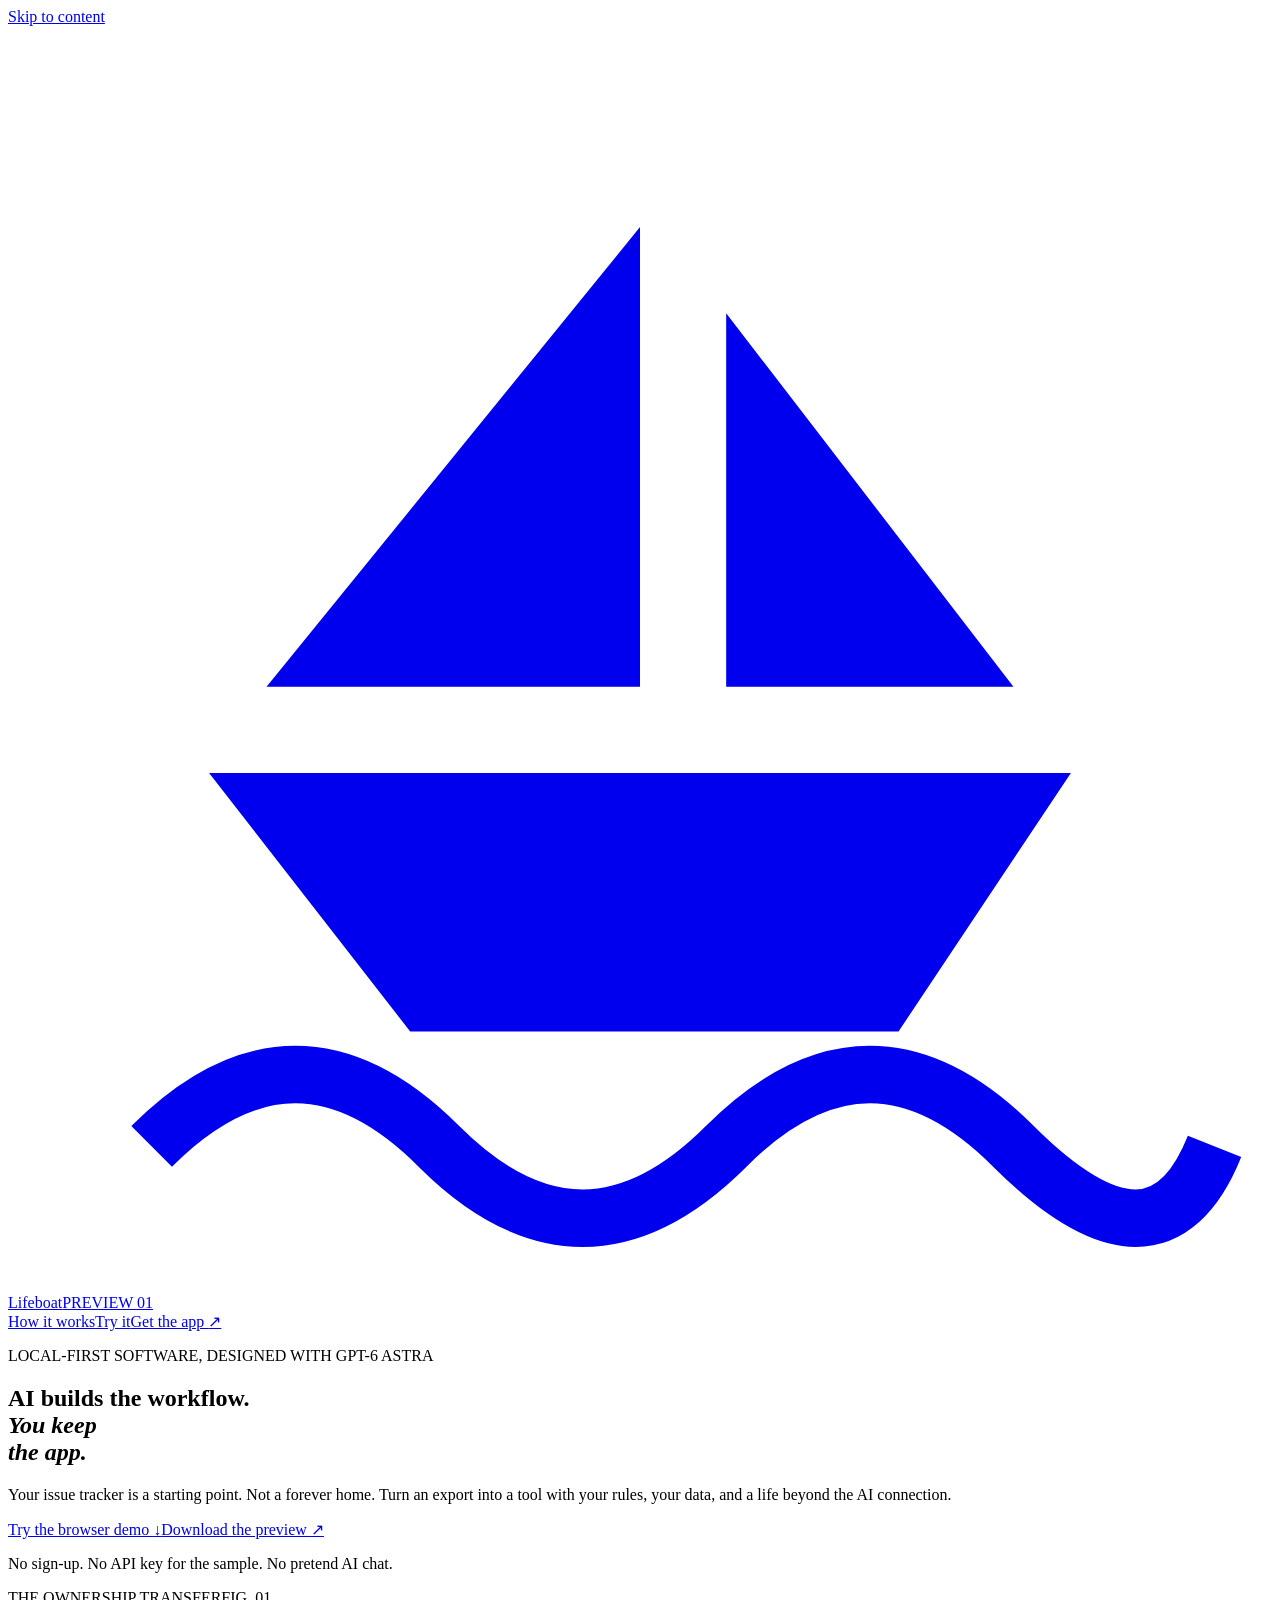
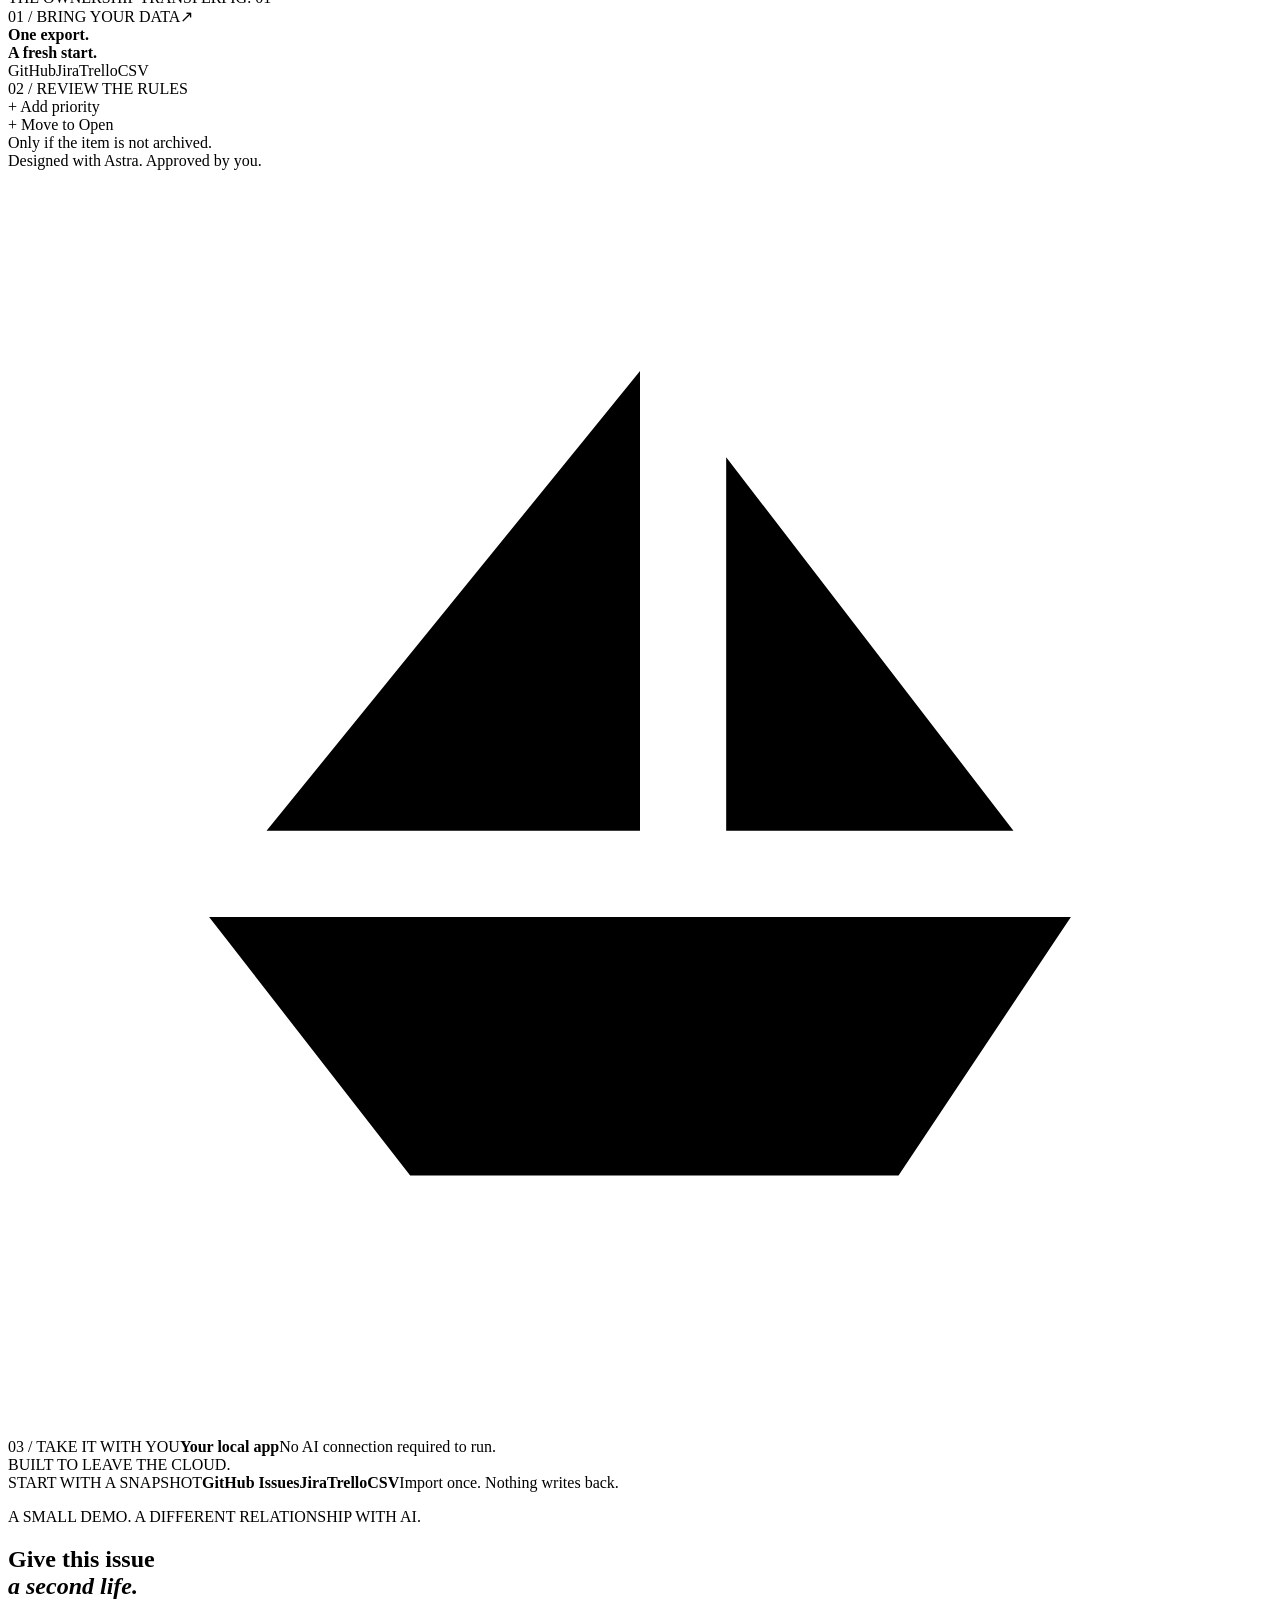
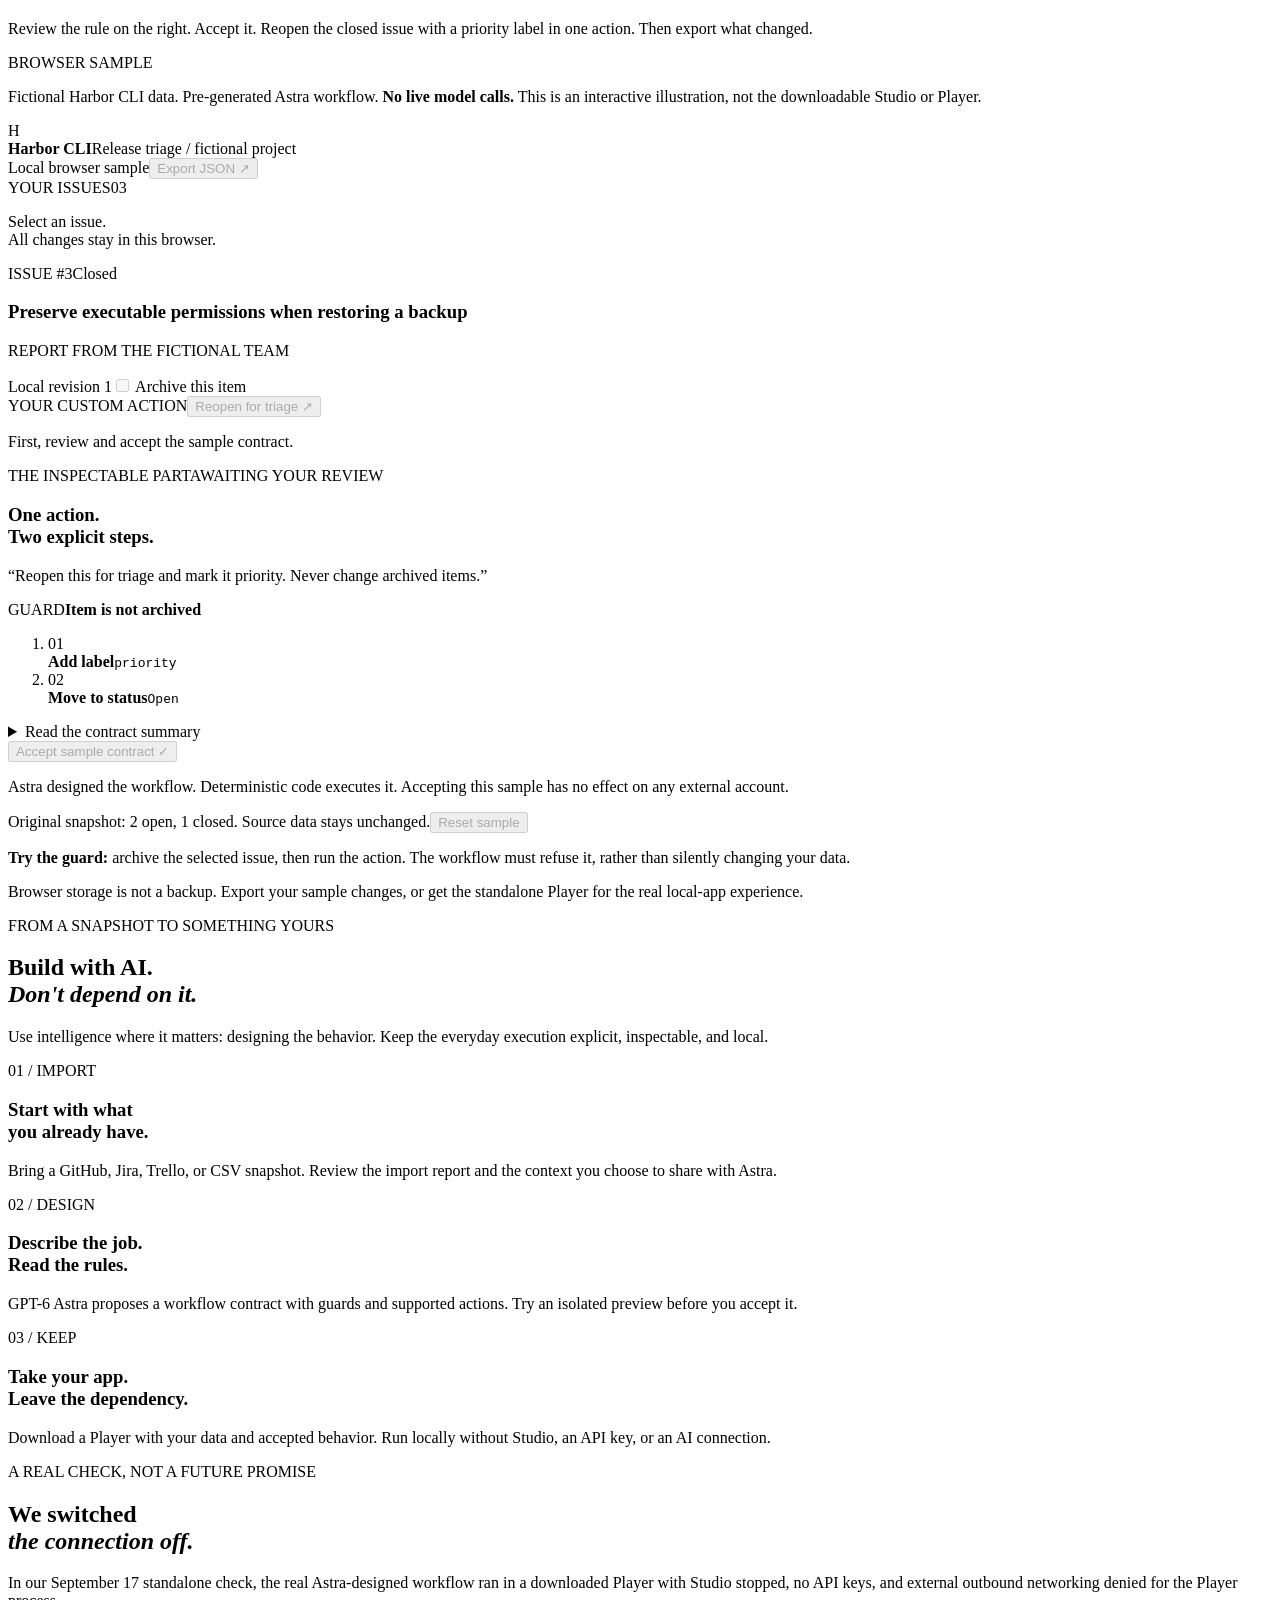
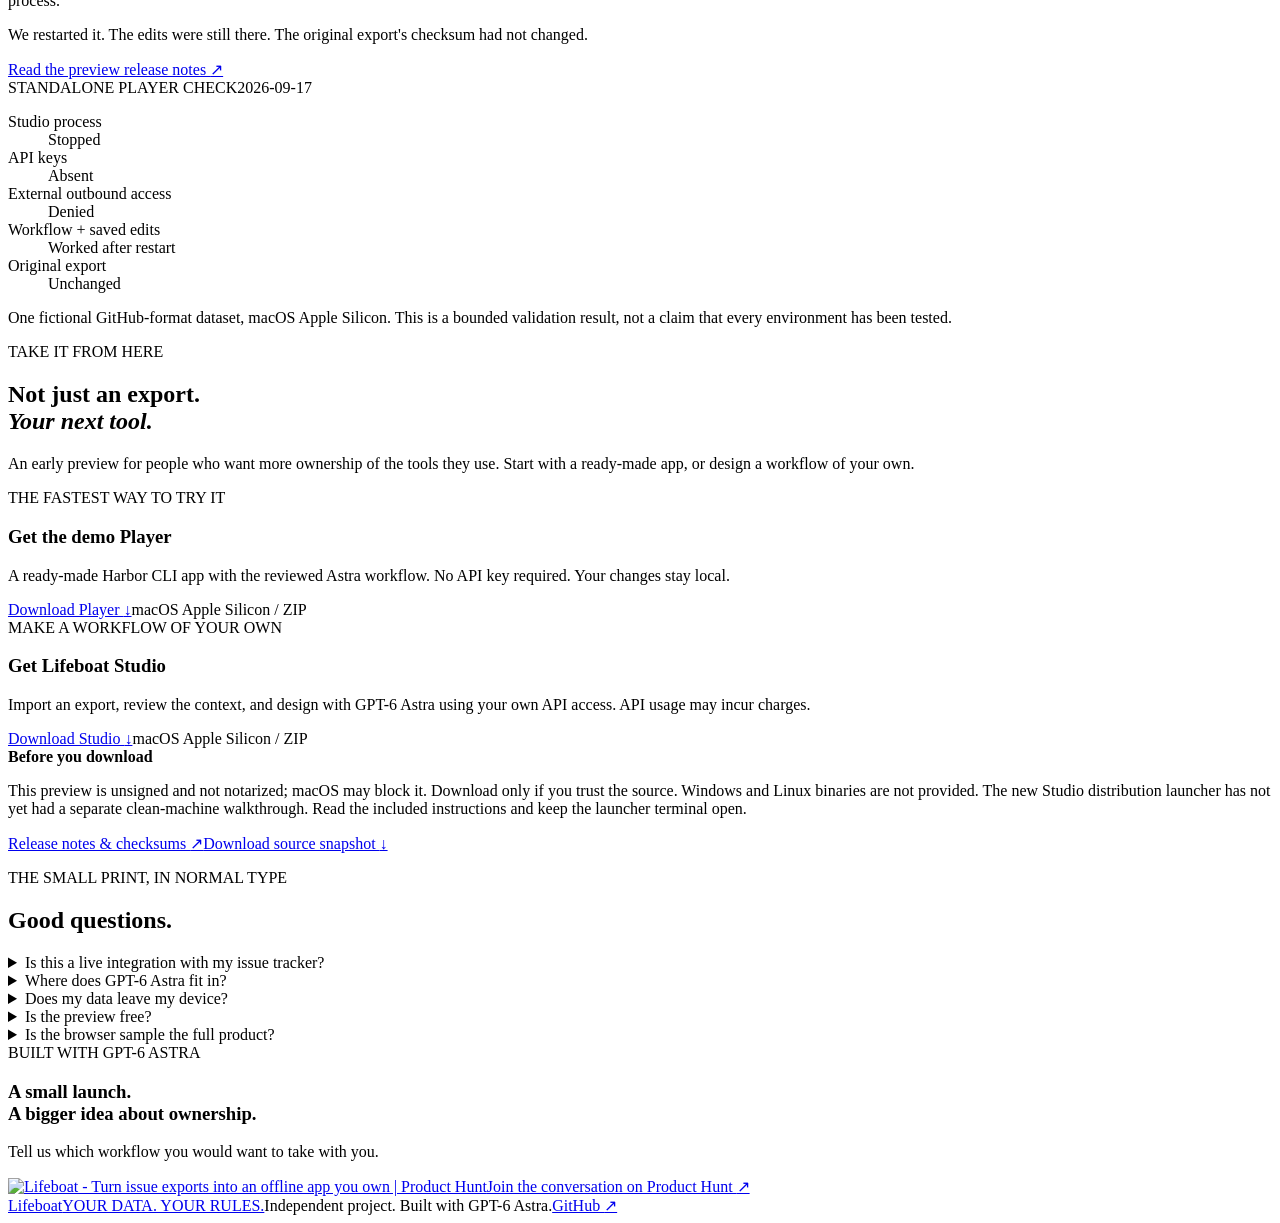
==== docs/index.html @ ff3aefc4 "Add Lifeboat public website: index.html" ====
<!doctype html>
<html lang="en">
<head>
  <meta charset="utf-8">
  <meta name="viewport" content="width=device-width, initial-scale=1">
  <meta name="theme-color" content="#173e37">
  <meta name="description" content="Turn issue exports into an offline app you own. Design workflows with GPT-6 Astra, review the contract, and keep working without an AI connection.">
  <meta property="og:title" content="Lifeboat | AI builds the workflow. You keep the app.">
  <meta property="og:description" content="Try the interactive browser sample. Import issue snapshots, review an AI-designed workflow, and take your local app with you.">
  <meta property="og:type" content="website">
  <meta property="og:url" content="https://agent-axiom.github.io/lifeboat/">
  <link rel="canonical" href="https://agent-axiom.github.io/lifeboat/">
  <link rel="icon" href="./favicon.svg" type="image/svg+xml">
  <link rel="stylesheet" href="./styles.css">
  <script src="./demo.js" defer></script>
  <title>Lifeboat | AI builds the workflow. You keep the app.</title>
</head>
<body>
  <a class="skip-link" href="#main">Skip to content</a>
  <header class="site-header wrap">
    <a class="brand" href="#" aria-label="Lifeboat home"><svg viewBox="0 0 44 44" aria-hidden="true"><path d="M7 26h30l-6 9H14zM22 7v16H9zM25 10l10 13H25z" fill="currentColor"/><path d="M5 39q5-5 10 0t10 0t10 0t7 0" fill="none" stroke="currentColor" stroke-width="2"/></svg>Lifeboat<span class="edition">PREVIEW 01</span></a>
    <nav aria-label="Main navigation"><a href="#how-it-works">How it works</a><a href="#demo">Try it</a><a class="nav-download" href="#download">Get the app <span aria-hidden="true">&#8599;</span></a></nav>
  </header>
  <main id="main">
    <section class="hero wrap" aria-labelledby="hero-title">
      <div class="hero-copy">
        <p class="eyebrow"><span class="status-dot"></span> LOCAL-FIRST SOFTWARE, DESIGNED WITH GPT-6 ASTRA</p>
        <h1 id="hero-title">AI builds the workflow.<br><em>You keep<br class="desktop-break"> the app.</em></h1>
        <p class="hero-description">Your issue tracker is a starting point. Not a forever home. Turn an export into a tool with your rules, your data, and a life beyond the AI connection.</p>
        <div class="hero-actions"><a class="button button-dark" href="#demo">Try the browser demo <span aria-hidden="true">&#8595;</span></a><a class="text-link" href="#download">Download the preview <span aria-hidden="true">&#8599;</span></a></div>
        <p class="fine-print">No sign-up. No API key for the sample. No pretend AI chat.</p>
      </div>
      <div class="hero-art" aria-label="An issue snapshot becomes a reviewed workflow and a local app">
        <div class="orbit orbit-one"></div><div class="orbit orbit-two"></div>
        <div class="art-heading"><span>THE OWNERSHIP TRANSFER</span><span>FIG. 01</span></div>
        <div class="artifact source-art"><div class="artifact-caption"><span>01 / BRING YOUR DATA</span><span aria-hidden="true">&#8599;</span></div><strong>One export.<br>A fresh start.</strong><div class="source-chips"><span>GitHub</span><span>Jira</span><span>Trello</span><span>CSV</span></div></div>
        <div class="artifact contract-art"><div class="artifact-caption">02 / REVIEW THE RULES</div><div class="contract-line"><span class="tiny-check">+</span> Add priority</div><div class="contract-line"><span class="tiny-check">+</span> Move to Open</div><div class="contract-note">Only if the item is not archived.</div><div class="signature">Designed with Astra. Approved by you.</div></div>
        <div class="artifact app-art"><span class="app-icon" aria-hidden="true"><svg viewBox="0 0 44 44"><path d="M7 26h30l-6 9H14zM22 7v16H9zM25 10l10 13H25z" fill="currentColor"/></svg></span><div><span class="artifact-caption">03 / TAKE IT WITH YOU</span><strong>Your local app</strong><span class="app-note">No AI connection required to run.</span></div></div>
        <span class="art-coordinate">BUILT TO LEAVE THE CLOUD.</span>
      </div>
    </section>
    <div class="source-strip"><div class="wrap source-strip-inner"><span>START WITH A SNAPSHOT</span><strong>GitHub Issues</strong><strong>Jira</strong><strong>Trello</strong><strong>CSV</strong><span class="strip-note">Import once. Nothing writes back.</span></div></div>
    <section id="demo" class="demo-section wrap" aria-labelledby="demo-title">
      <div class="section-heading"><div><p class="eyebrow">A SMALL DEMO. A DIFFERENT RELATIONSHIP WITH AI.</p><h2 id="demo-title">Give this issue<br><em>a second life.</em></h2></div><p>Review the rule on the right. Accept it. Reopen the closed issue with a priority label in one action. Then export what changed.</p></div>
      <div class="demo-disclosure"><span class="disclosure-label">BROWSER SAMPLE</span><p>Fictional Harbor CLI data. Pre-generated Astra workflow. <strong>No live model calls.</strong> This is an interactive illustration, not the downloadable Studio or Player.</p></div>
      <noscript><div class="notice">JavaScript is required for the interactive sample. You can still read about Lifeboat and download the standalone preview below.</div></noscript>
      <div class="demo-shell">
        <div class="demo-toolbar"><div class="demo-project"><span class="project-icon" aria-hidden="true">H</span><div><strong>Harbor CLI</strong><span>Release triage / fictional project</span></div></div><div class="demo-tools"><span id="storage-status" class="storage-status">Local browser sample</span><button class="button button-small button-paper" id="export-data" type="button" disabled>Export JSON <span aria-hidden="true">&#8599;</span></button></div></div>
        <div class="demo-layout">
          <aside class="issue-sidebar" aria-label="Sample issues"><div class="sidebar-heading"><span>YOUR ISSUES</span><span id="issue-count">03</span></div><div id="issue-list" class="issue-list"></div><p class="sidebar-footnote">Select an issue.<br>All changes stay in this browser.</p></aside>
          <article class="issue-detail" aria-labelledby="issue-title"><div class="issue-meta"><span id="issue-number">ISSUE #3</span><span id="issue-state" class="state-pill">Closed</span></div><h3 id="issue-title">Preserve executable permissions when restoring a backup</h3><div id="issue-labels" class="issue-labels"></div><p id="issue-description" class="issue-description"></p><div class="report"><span class="report-caption">REPORT FROM THE FICTIONAL TEAM</span><p id="issue-comment"></p></div><div class="issue-bottom"><span id="issue-revision">Local revision 1</span><label class="archive-control"><input id="archive-item" type="checkbox" disabled> Archive this item</label></div><div class="action-area"><span class="eyebrow">YOUR CUSTOM ACTION</span><button class="button button-dark action-button" id="run-workflow" type="button" disabled>Reopen for triage <span aria-hidden="true">&#8599;</span></button><p id="action-hint">First, review and accept the sample contract.</p></div><p id="action-status" class="action-status" role="status" aria-live="polite"></p></article>
          <aside class="contract-panel" aria-labelledby="contract-title"><div class="contract-header"><span class="eyebrow">THE INSPECTABLE PART</span><span id="contract-status" class="contract-status">AWAITING YOUR REVIEW</span></div><h3 id="contract-title">One action.<br>Two explicit steps.</h3><p class="contract-request">&ldquo;Reopen this for triage and mark it priority. Never change archived items.&rdquo;</p><div class="rule-guard"><span>GUARD</span><strong>Item is not archived</strong></div><ol class="rule-steps"><li><span class="step-number">01</span><div><strong>Add label</strong><code>priority</code></div></li><li><span class="step-number">02</span><div><strong>Move to status</strong><code>Open</code></div></li></ol><details class="contract-details"><summary>Read the contract summary</summary><pre>action: reopen_for_triage
guard: card_not_archived
steps:
  - add_label: priority
  - move_to: Open</pre><p>Human-readable summary, not the production contract schema. This sample reimplements these two steps in JavaScript.</p></details><button class="button button-lime" id="accept-contract" type="button" disabled>Accept sample contract <span aria-hidden="true">&#10003;</span></button><p class="contract-footnote">Astra designed the workflow. Deterministic code executes it. Accepting this sample has no effect on any external account.</p></aside>
        </div>
        <div class="demo-footer"><span id="demo-summary">Original snapshot: 2 open, 1 closed. Source data stays unchanged.</span><button id="reset-demo" class="plain-button" type="button" disabled>Reset sample</button></div>
      </div>
      <div class="demo-afterword"><p><strong>Try the guard:</strong> archive the selected issue, then run the action. The workflow must refuse it, rather than silently changing your data.</p><p>Browser storage is not a backup. Export your sample changes, or get the standalone Player for the real local-app experience.</p></div>
    </section>
    <section id="how-it-works" class="how-section"><div class="wrap"><div class="section-heading"><div><p class="eyebrow">FROM A SNAPSHOT TO SOMETHING YOURS</p><h2>Build with AI.<br><em>Don't depend on it.</em></h2></div><p>Use intelligence where it matters: designing the behavior. Keep the everyday execution explicit, inspectable, and local.</p></div><div class="journey"><article><span class="journey-number">01 / IMPORT</span><h3>Start with what<br>you already have.</h3><p>Bring a GitHub, Jira, Trello, or CSV snapshot. Review the import report and the context you choose to share with Astra.</p></article><article><span class="journey-number">02 / DESIGN</span><h3>Describe the job.<br>Read the rules.</h3><p>GPT-6 Astra proposes a workflow contract with guards and supported actions. Try an isolated preview before you accept it.</p></article><article><span class="journey-number">03 / KEEP</span><h3>Take your app.<br>Leave the dependency.</h3><p>Download a Player with your data and accepted behavior. Run locally without Studio, an API key, or an AI connection.</p></article></div></div></section>
    <section class="proof-section wrap" aria-labelledby="proof-title"><div class="proof-copy"><p class="eyebrow">A REAL CHECK, NOT A FUTURE PROMISE</p><h2 id="proof-title">We switched<br><em>the connection off.</em></h2><p>In our September 17 standalone check, the real Astra-designed workflow ran in a downloaded Player with Studio stopped, no API keys, and external outbound networking denied for the Player process.</p><p>We restarted it. The edits were still there. The original export's checksum had not changed.</p><a class="text-link" href="https://github.com/agent-axiom/lifeboat/releases/tag/v0.1.0-astra-preview" target="_blank" rel="noopener noreferrer">Read the preview release notes <span aria-hidden="true">&#8599;</span></a></div><div class="proof-card"><div class="proof-card-top"><span>STANDALONE PLAYER CHECK</span><span>2026-09-17</span></div><dl><div><dt>Studio process</dt><dd>Stopped</dd></div><div><dt>API keys</dt><dd>Absent</dd></div><div><dt>External outbound access</dt><dd>Denied</dd></div><div><dt>Workflow + saved edits</dt><dd class="proof-success">Worked after restart</dd></div><div><dt>Original export</dt><dd class="proof-success">Unchanged</dd></div></dl><p>One fictional GitHub-format dataset, macOS Apple Silicon. This is a bounded validation result, not a claim that every environment has been tested.</p></div></section>
    <section id="download" class="download-section"><div class="wrap"><p class="eyebrow">TAKE IT FROM HERE</p><div class="download-heading"><h2>Not just an export.<br><em>Your next tool.</em></h2><p>An early preview for people who want more ownership of the tools they use. Start with a ready-made app, or design a workflow of your own.</p></div><div class="download-options"><article class="download-card"><span class="download-type">THE FASTEST WAY TO TRY IT</span><h3>Get the demo Player</h3><p>A ready-made Harbor CLI app with the reviewed Astra workflow. No API key required. Your changes stay local.</p><a class="button button-lime" href="https://github.com/agent-axiom/lifeboat/releases/download/v0.1.0-astra-preview/lifeboat-harbor-cli-astra-macos-arm64.zip">Download Player <span aria-hidden="true">&#8595;</span></a><span class="download-platform">macOS Apple Silicon / ZIP</span></article><article class="download-card secondary"><span class="download-type">MAKE A WORKFLOW OF YOUR OWN</span><h3>Get Lifeboat Studio</h3><p>Import an export, review the context, and design with GPT-6 Astra using your own API access. API usage may incur charges.</p><a class="button button-outline" href="https://github.com/agent-axiom/lifeboat/releases/download/v0.1.0-astra-preview/lifeboat-studio-macos-arm64.zip">Download Studio <span aria-hidden="true">&#8595;</span></a><span class="download-platform">macOS Apple Silicon / ZIP</span></article></div><div class="download-caveat"><strong>Before you download</strong><p>This preview is unsigned and not notarized; macOS may block it. Download only if you trust the source. Windows and Linux binaries are not provided. The new Studio distribution launcher has not yet had a separate clean-machine walkthrough. Read the included instructions and keep the launcher terminal open.</p></div><div class="download-links"><a href="https://github.com/agent-axiom/lifeboat/releases/tag/v0.1.0-astra-preview" target="_blank" rel="noopener noreferrer">Release notes &amp; checksums <span aria-hidden="true">&#8599;</span></a><a href="https://github.com/agent-axiom/lifeboat/releases/download/v0.1.0-astra-preview/lifeboat-source-preview.zip">Download source snapshot <span aria-hidden="true">&#8595;</span></a></div></div></section>
    <section class="faq-section wrap" aria-labelledby="faq-title"><div><p class="eyebrow">THE SMALL PRINT, IN NORMAL TYPE</p><h2 id="faq-title">Good questions.</h2></div><div class="faq-items"><details><summary>Is this a live integration with my issue tracker?</summary><p>No. Lifeboat imports snapshots. Actions in your local app do not write back to GitHub, Jira, or Trello. Some source fields remain raw-only rather than becoming editable app fields.</p></details><details><summary>Where does GPT-6 Astra fit in?</summary><p>In Studio, Astra helps turn reviewed context and a workflow request into an inspectable contract. You accept the behavior before packaging. The downloaded Player executes supported actions locally, without calling the model for each action. The browser sample above uses a pre-generated workflow and makes no model calls.</p></details><details><summary>Does my data leave my device?</summary><p>The browser sample uses only fictional data and stores changes locally when browser storage is available. It does not upload issues. In Studio, the context you submit for AI design is sent to the model provider using your API access. Review that context before submitting. The public site is hosted by GitHub Pages; following external links or loading the optional Product Hunt badge contacts those services.</p></details><details><summary>Is the preview free?</summary><p>The preview downloads and browser sample are free. Designing new AI workflows requires your own API access, which can incur provider charges. The ready-made Player does not need a key.</p></details><details><summary>Is the browser sample the full product?</summary><p>No. It is a small, client-side illustration of reviewing and running a contract. It does not import your files, call Astra, generate applications, or implement the full Player runtime. Download Studio or Player to try those local workflows.</p></details></div></section>
    <section class="launch-section wrap"><div><span class="eyebrow">BUILT WITH GPT-6 ASTRA</span><h3>A small launch.<br>A bigger idea about ownership.</h3><p>Tell us which workflow you would want to take with you.</p></div><a class="ph-badge" href="https://www.producthunt.com/products/lifeboat?embed=true&amp;utm_source=badge-featured&amp;utm_medium=badge&amp;utm_campaign=badge-lifeboat" target="_blank" rel="noopener noreferrer"><img alt="Lifeboat - Turn issue exports into an offline app you own | Product Hunt" width="250" height="54" loading="lazy" src="https://api.producthunt.com/widgets/embed-image/v1/featured.svg?post_id=1254048&amp;theme=light&amp;t=1789690609456"><span>Join the conversation on Product Hunt <span aria-hidden="true">&#8599;</span></span></a></section>
  </main>
  <footer class="site-footer wrap"><a class="brand" href="#">Lifeboat<span class="edition">YOUR DATA. YOUR RULES.</span></a><span>Independent project. Built with GPT-6 Astra.</span><a href="https://github.com/agent-axiom/lifeboat" target="_blank" rel="noopener noreferrer">GitHub <span aria-hidden="true">&#8599;</span></a></footer>
</body>
</html>
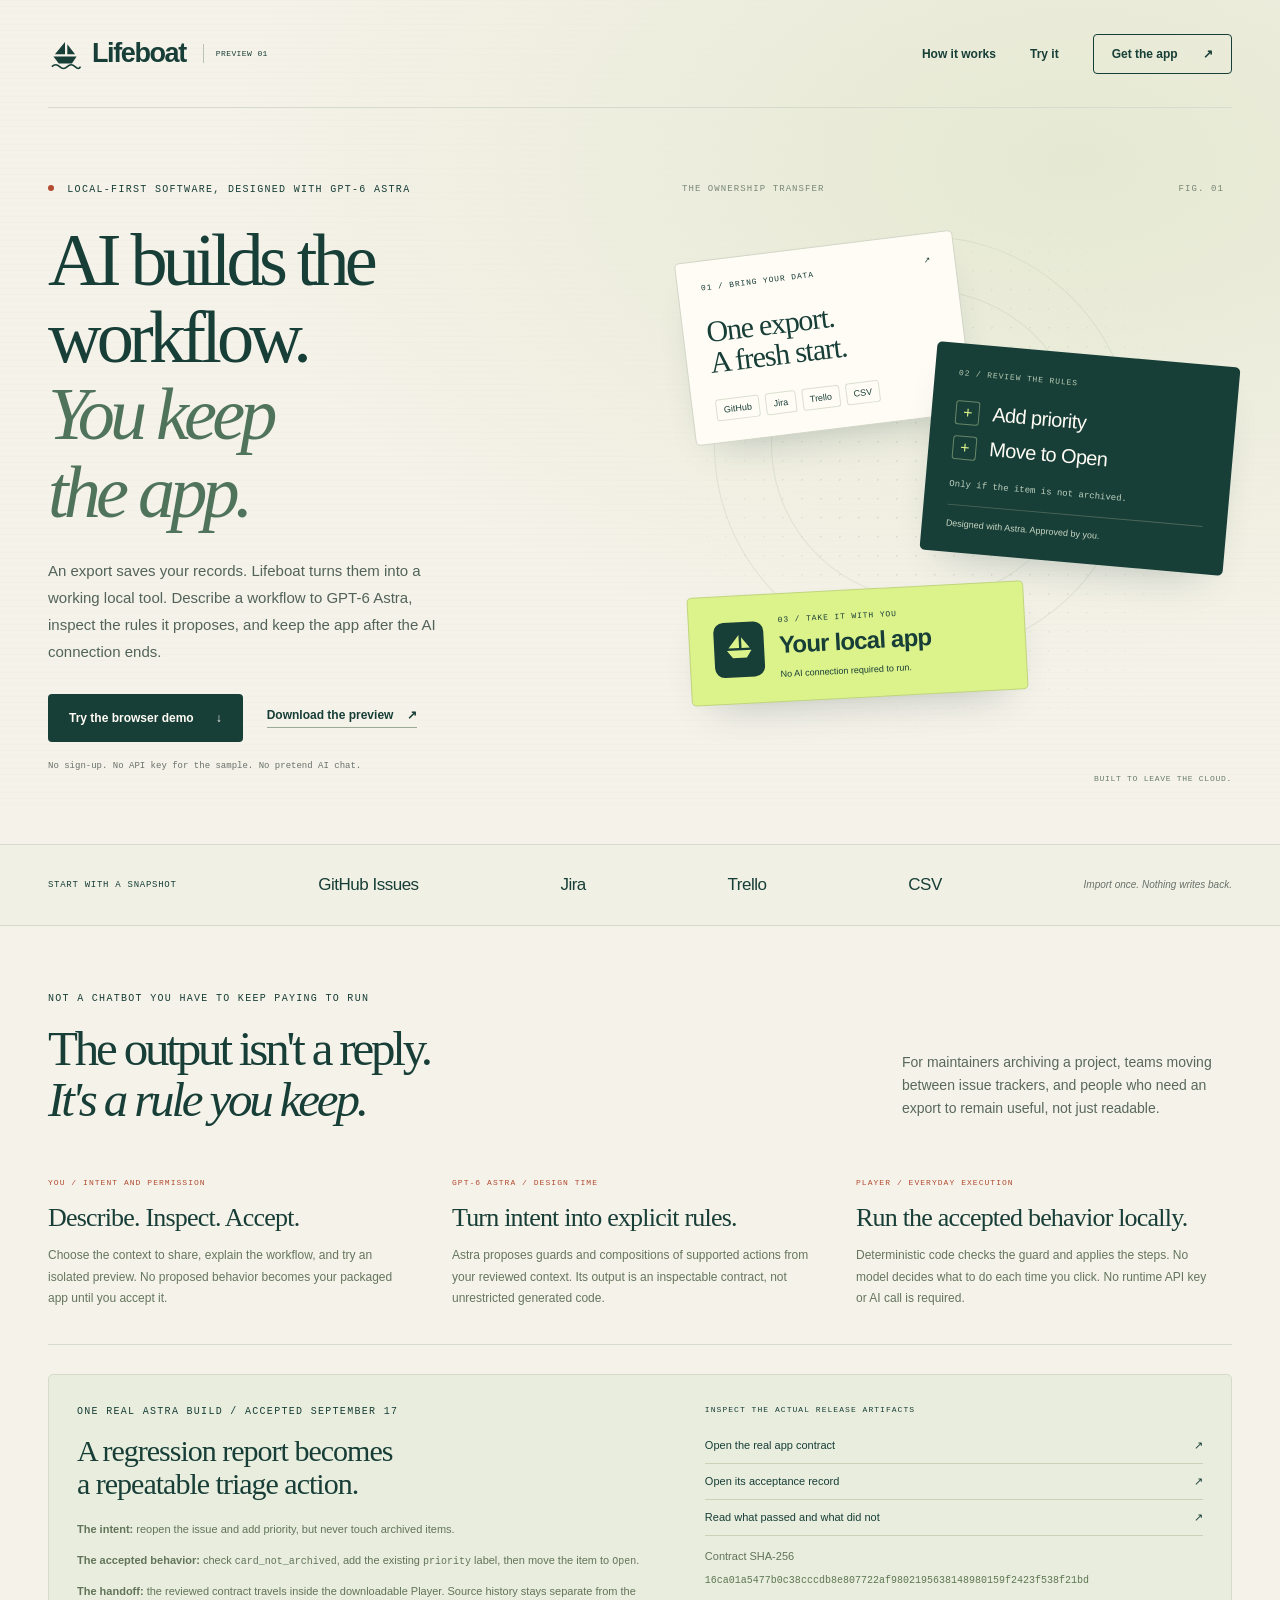
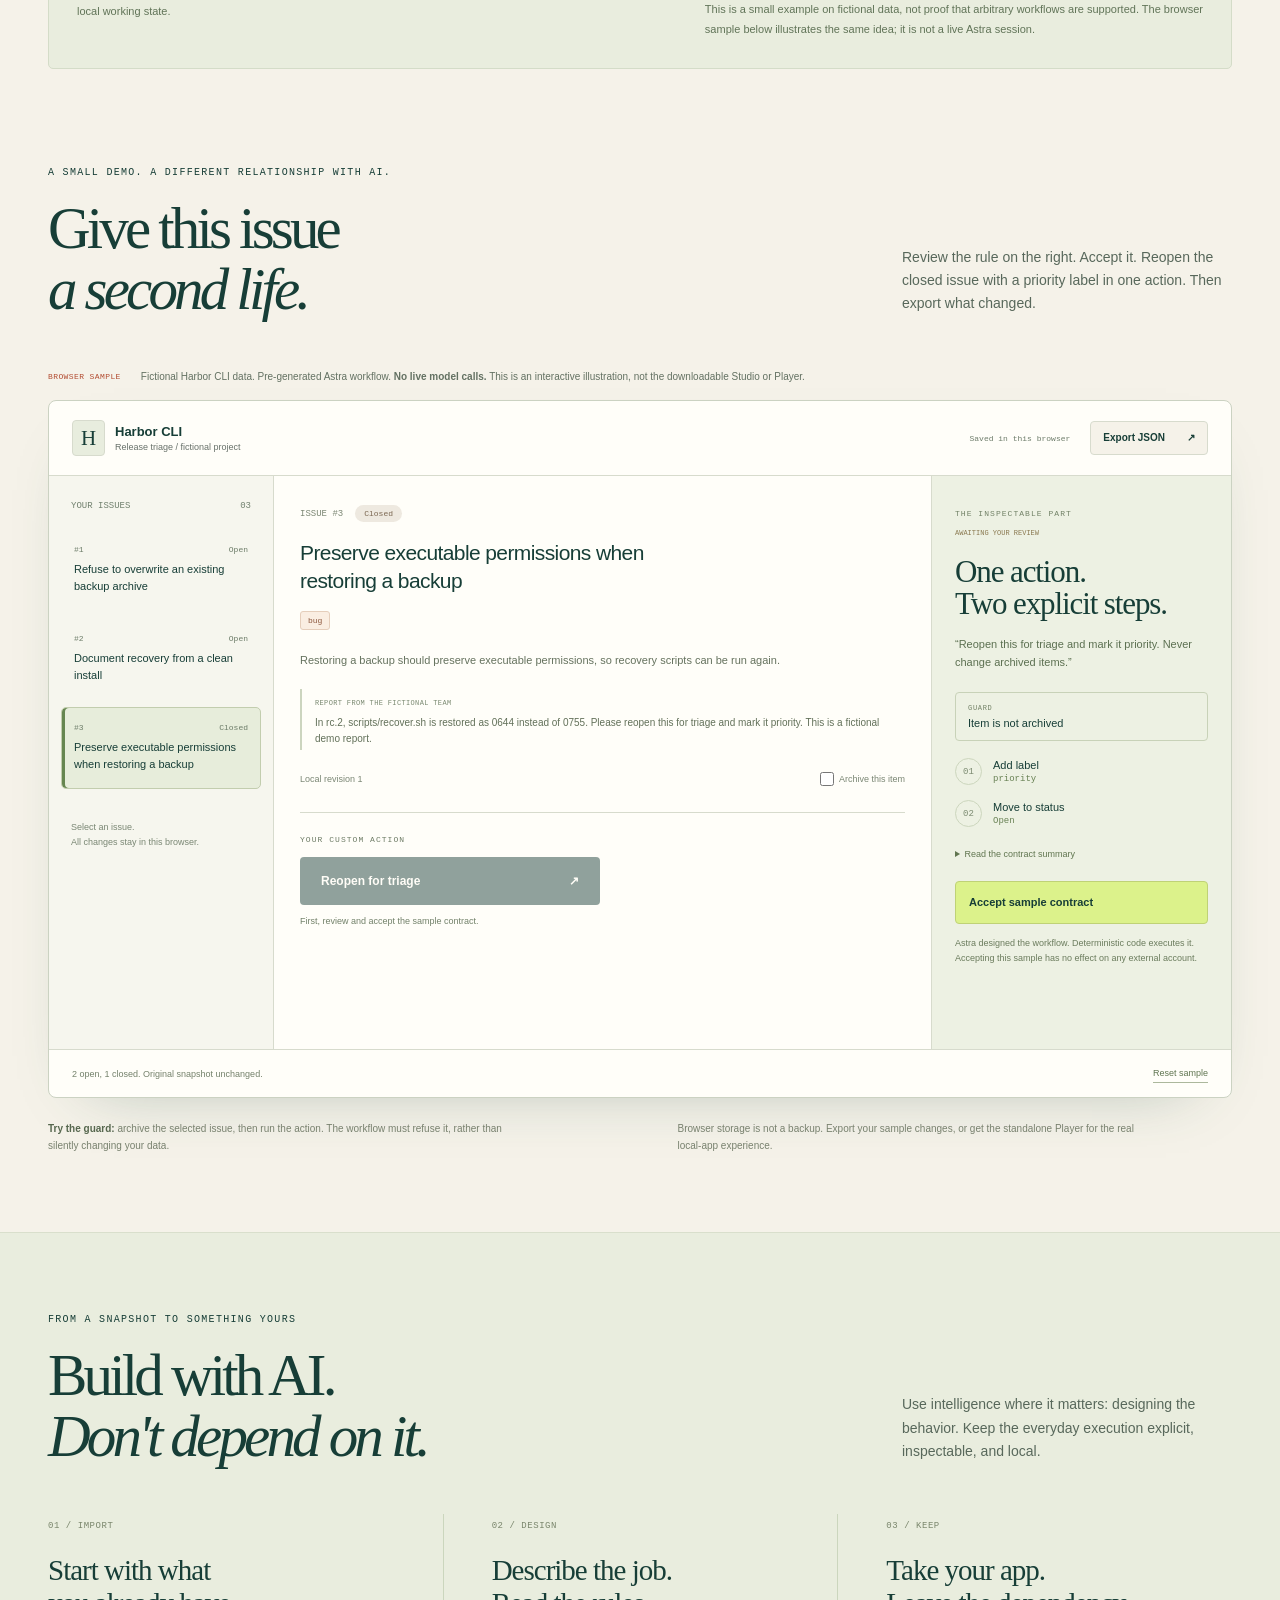
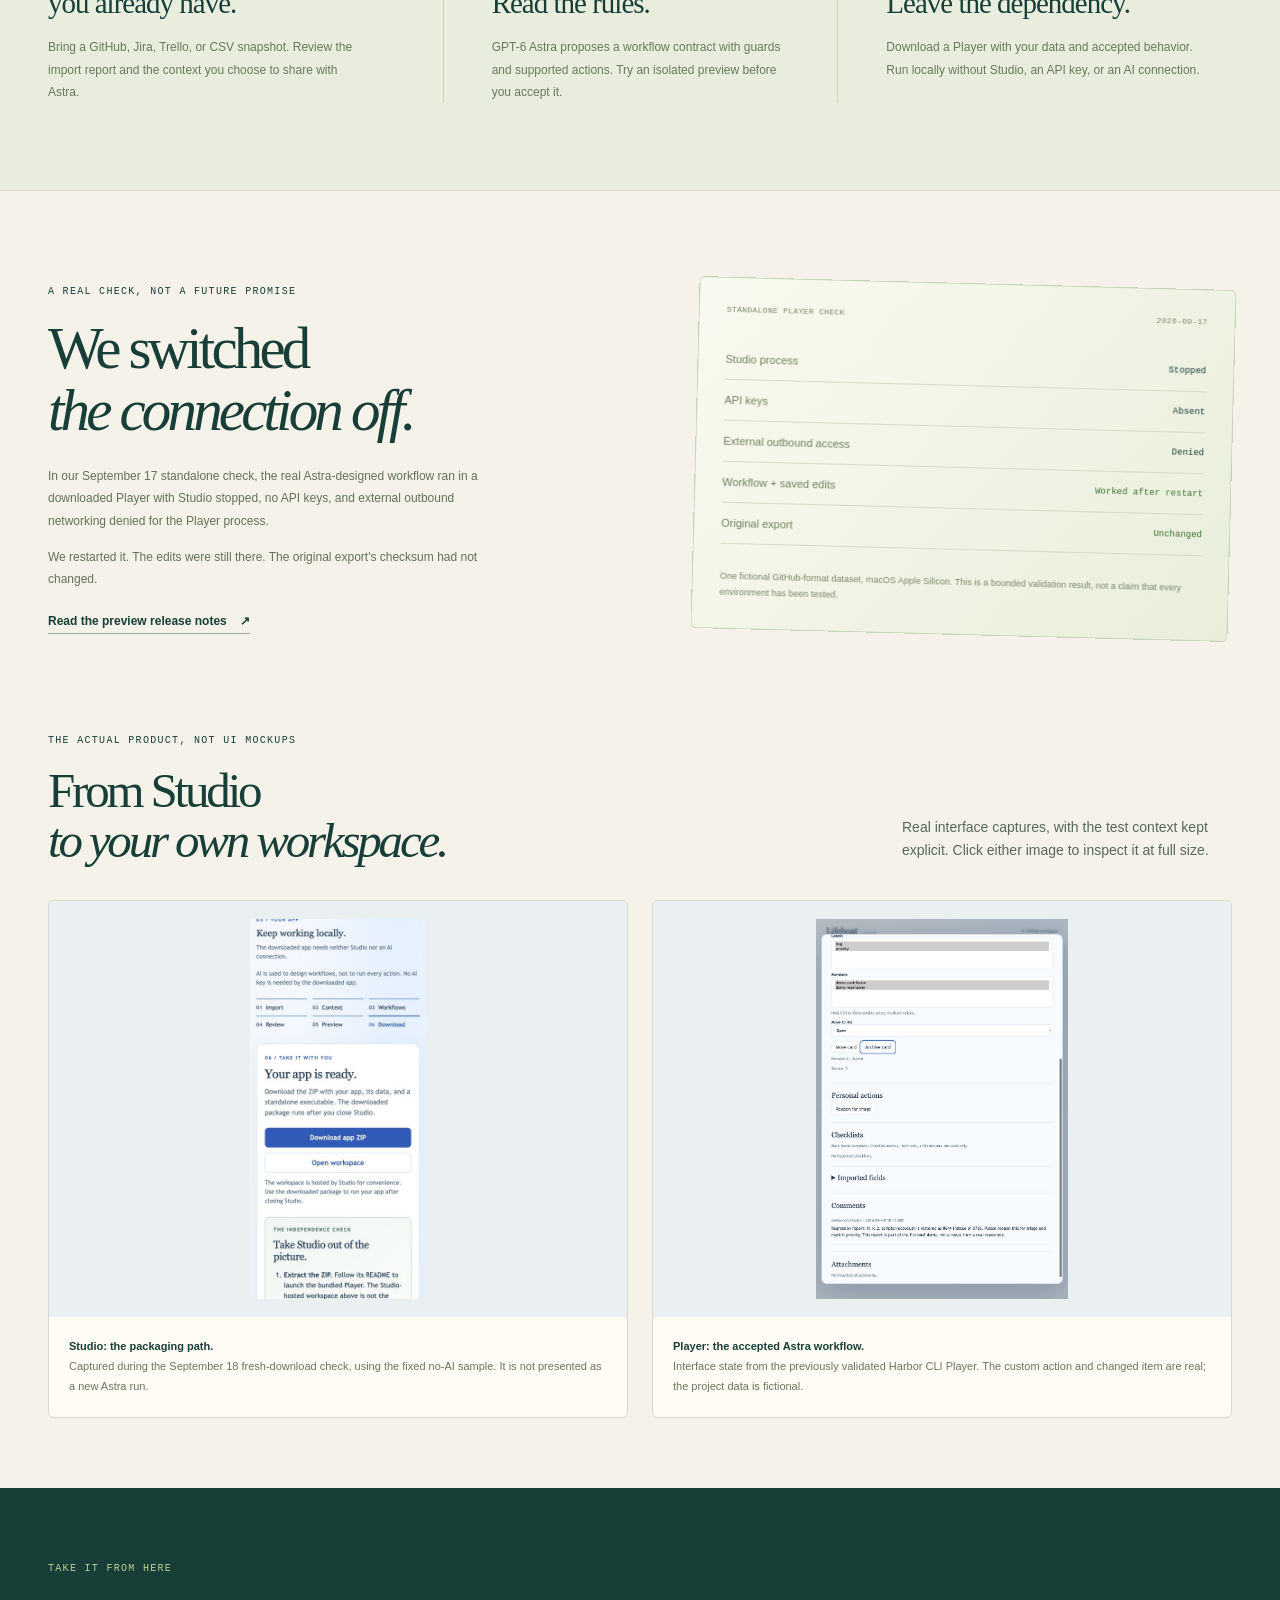
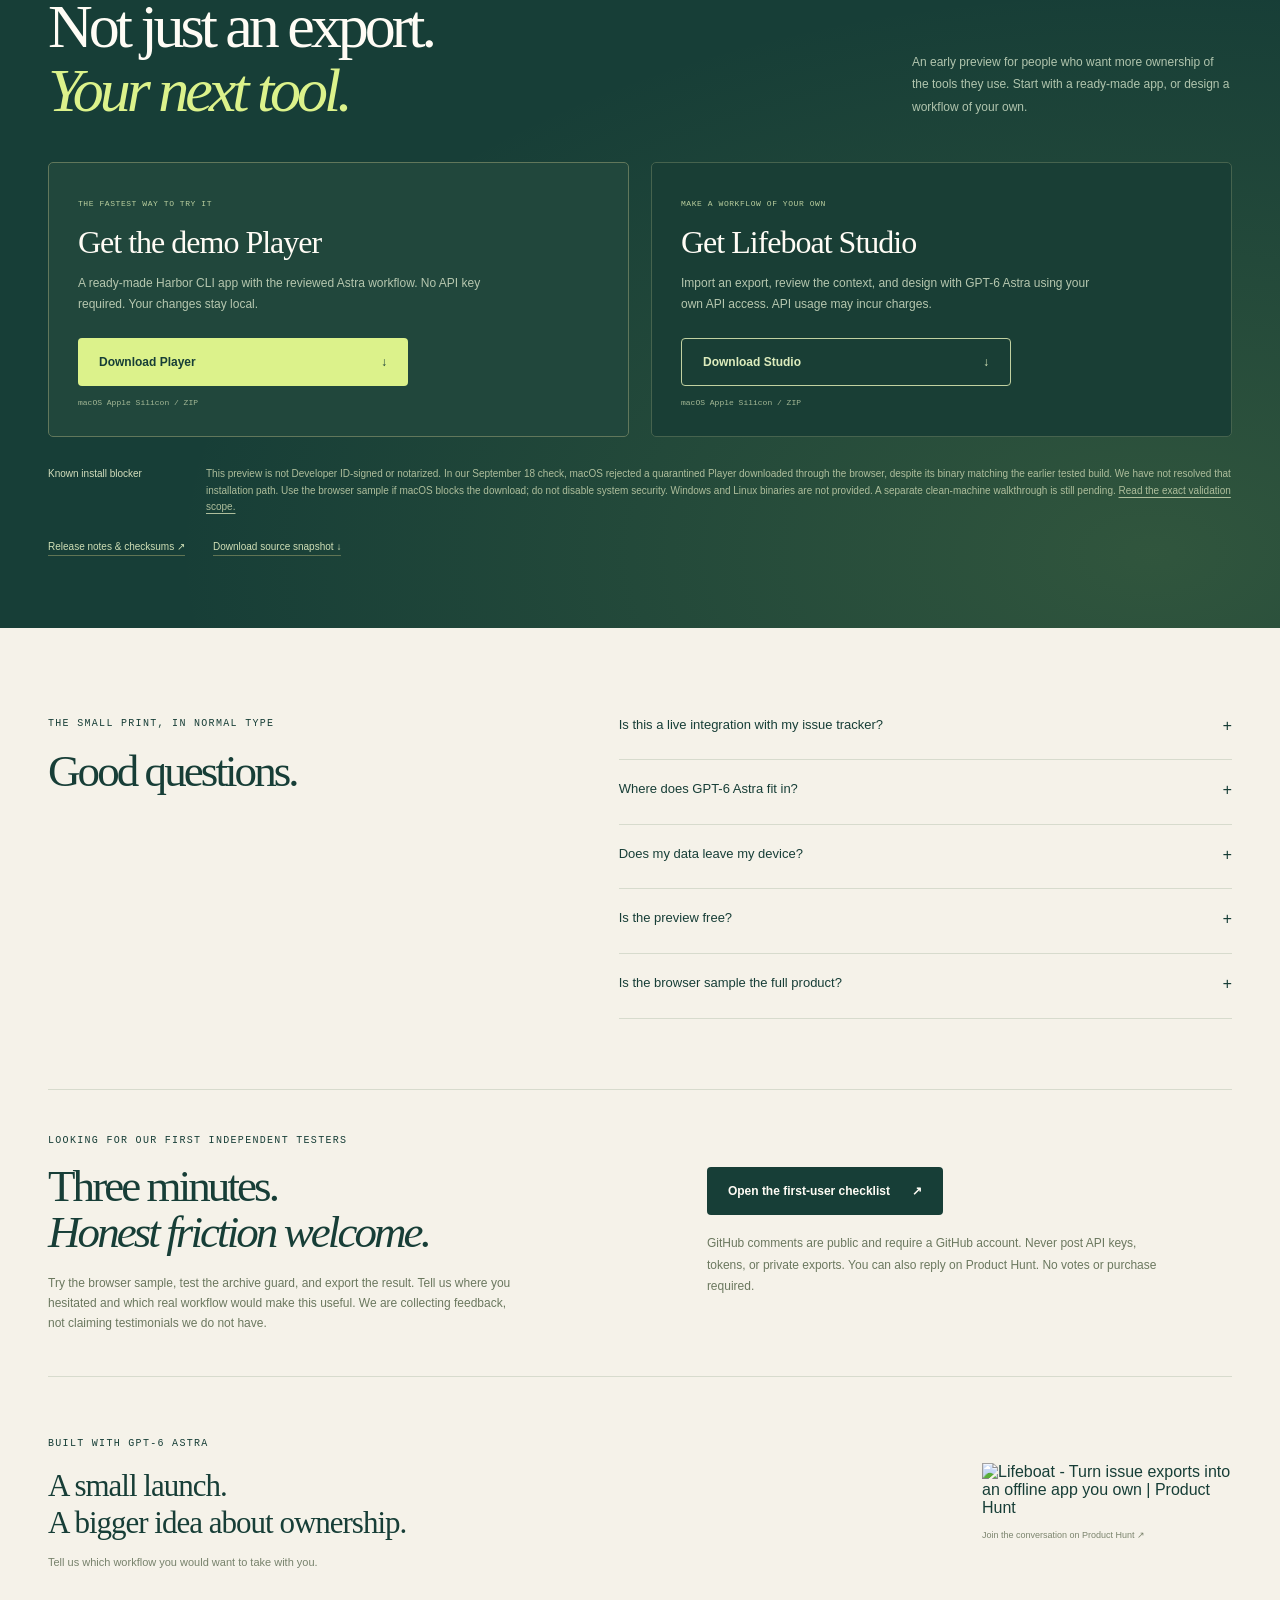
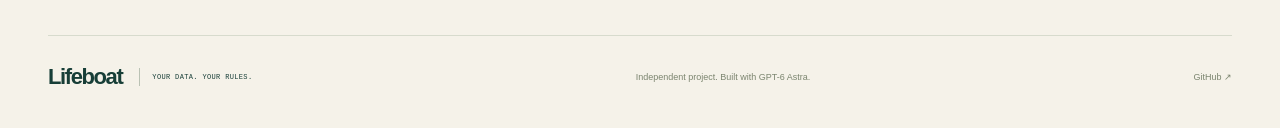
==== commit 706e3e01: "Add Lifeboat real-product evidence: index.html" ====
--- a/docs/index.html
+++ b/docs/index.html
@@ -12,6 +12,7 @@
   <link rel="canonical" href="https://agent-axiom.github.io/lifeboat/">
   <link rel="icon" href="./favicon.svg" type="image/svg+xml">
   <link rel="stylesheet" href="./styles.css">
+  <link rel="stylesheet" href="./story.css">
   <script src="./demo.js" defer></script>
   <title>Lifeboat | AI builds the workflow. You keep the app.</title>
 </head>
@@ -26,7 +27,7 @@
       <div class="hero-copy">
         <p class="eyebrow"><span class="status-dot"></span> LOCAL-FIRST SOFTWARE, DESIGNED WITH GPT-6 ASTRA</p>
         <h1 id="hero-title">AI builds the workflow.<br><em>You keep<br class="desktop-break"> the app.</em></h1>
-        <p class="hero-description">Your issue tracker is a starting point. Not a forever home. Turn an export into a tool with your rules, your data, and a life beyond the AI connection.</p>
+        <p class="hero-description">An export saves your records. Lifeboat turns them into a working local tool. Describe a workflow to GPT-6 Astra, inspect the rules it proposes, and keep the app after the AI connection ends.</p>
         <div class="hero-actions"><a class="button button-dark" href="#demo">Try the browser demo <span aria-hidden="true">&#8595;</span></a><a class="text-link" href="#download">Download the preview <span aria-hidden="true">&#8599;</span></a></div>
         <p class="fine-print">No sign-up. No API key for the sample. No pretend AI chat.</p>
       </div>
@@ -40,6 +41,11 @@
       </div>
     </section>
     <div class="source-strip"><div class="wrap source-strip-inner"><span>START WITH A SNAPSHOT</span><strong>GitHub Issues</strong><strong>Jira</strong><strong>Trello</strong><strong>CSV</strong><span class="strip-note">Import once. Nothing writes back.</span></div></div>
+<section id="why-astra" class="story-section wrap" aria-labelledby="story-title">
+  <div class="section-heading"><div><p class="eyebrow">NOT A CHATBOT YOU HAVE TO KEEP PAYING TO RUN</p><h2 id="story-title">The output isn't a reply.<br><em>It's a rule you keep.</em></h2></div><p>For maintainers archiving a project, teams moving between issue trackers, and people who need an export to remain useful, not just readable.</p></div>
+  <div class="responsibility-grid"><article><span class="eyebrow">YOU / INTENT AND PERMISSION</span><h3>Describe. Inspect. Accept.</h3><p>Choose the context to share, explain the workflow, and try an isolated preview. No proposed behavior becomes your packaged app until you accept it.</p></article><article><span class="eyebrow">GPT-6 ASTRA / DESIGN TIME</span><h3>Turn intent into explicit rules.</h3><p>Astra proposes guards and compositions of supported actions from your reviewed context. Its output is an inspectable contract, not unrestricted generated code.</p></article><article><span class="eyebrow">PLAYER / EVERYDAY EXECUTION</span><h3>Run the accepted behavior locally.</h3><p>Deterministic code checks the guard and applies the steps. No model decides what to do each time you click. No runtime API key or AI call is required.</p></article></div>
+  <div class="real-run"><div><p class="eyebrow">ONE REAL ASTRA BUILD / ACCEPTED SEPTEMBER 17</p><h3>A regression report becomes<br>a repeatable triage action.</h3><p><strong>The intent:</strong> reopen the issue and add priority, but never touch archived items.</p><p><strong>The accepted behavior:</strong> check <code>card_not_archived</code>, add the existing <code>priority</code> label, then move the item to <code>Open</code>.</p><p><strong>The handoff:</strong> the reviewed contract travels inside the downloadable Player. Source history stays separate from the local working state.</p></div><div class="evidence-links"><span class="eyebrow">INSPECT THE ACTUAL RELEASE ARTIFACTS</span><a href="./evidence/astra-contract.json" target="_blank" rel="noopener noreferrer">Open the real app contract <span aria-hidden="true">&#8599;</span></a><a href="./evidence/astra-acceptance.json" target="_blank" rel="noopener noreferrer">Open its acceptance record <span aria-hidden="true">&#8599;</span></a><a href="./evidence/validation.txt" target="_blank" rel="noopener noreferrer">Read what passed and what did not <span aria-hidden="true">&#8599;</span></a><p>Contract SHA-256</p><code class="evidence-hash">16ca01a5477b0c38cccdb8e807722af9802195638148980159f2423f538f21bd</code><p>This is a small example on fictional data, not proof that arbitrary workflows are supported. The browser sample below illustrates the same idea; it is not a live Astra session.</p></div></div>
+</section>
     <section id="demo" class="demo-section wrap" aria-labelledby="demo-title">
       <div class="section-heading"><div><p class="eyebrow">A SMALL DEMO. A DIFFERENT RELATIONSHIP WITH AI.</p><h2 id="demo-title">Give this issue<br><em>a second life.</em></h2></div><p>Review the rule on the right. Accept it. Reopen the closed issue with a priority label in one action. Then export what changed.</p></div>
       <div class="demo-disclosure"><span class="disclosure-label">BROWSER SAMPLE</span><p>Fictional Harbor CLI data. Pre-generated Astra workflow. <strong>No live model calls.</strong> This is an interactive illustration, not the downloadable Studio or Player.</p></div>
@@ -61,8 +67,10 @@
     </section>
     <section id="how-it-works" class="how-section"><div class="wrap"><div class="section-heading"><div><p class="eyebrow">FROM A SNAPSHOT TO SOMETHING YOURS</p><h2>Build with AI.<br><em>Don't depend on it.</em></h2></div><p>Use intelligence where it matters: designing the behavior. Keep the everyday execution explicit, inspectable, and local.</p></div><div class="journey"><article><span class="journey-number">01 / IMPORT</span><h3>Start with what<br>you already have.</h3><p>Bring a GitHub, Jira, Trello, or CSV snapshot. Review the import report and the context you choose to share with Astra.</p></article><article><span class="journey-number">02 / DESIGN</span><h3>Describe the job.<br>Read the rules.</h3><p>GPT-6 Astra proposes a workflow contract with guards and supported actions. Try an isolated preview before you accept it.</p></article><article><span class="journey-number">03 / KEEP</span><h3>Take your app.<br>Leave the dependency.</h3><p>Download a Player with your data and accepted behavior. Run locally without Studio, an API key, or an AI connection.</p></article></div></div></section>
     <section class="proof-section wrap" aria-labelledby="proof-title"><div class="proof-copy"><p class="eyebrow">A REAL CHECK, NOT A FUTURE PROMISE</p><h2 id="proof-title">We switched<br><em>the connection off.</em></h2><p>In our September 17 standalone check, the real Astra-designed workflow ran in a downloaded Player with Studio stopped, no API keys, and external outbound networking denied for the Player process.</p><p>We restarted it. The edits were still there. The original export's checksum had not changed.</p><a class="text-link" href="https://github.com/agent-axiom/lifeboat/releases/tag/v0.1.0-astra-preview" target="_blank" rel="noopener noreferrer">Read the preview release notes <span aria-hidden="true">&#8599;</span></a></div><div class="proof-card"><div class="proof-card-top"><span>STANDALONE PLAYER CHECK</span><span>2026-09-17</span></div><dl><div><dt>Studio process</dt><dd>Stopped</dd></div><div><dt>API keys</dt><dd>Absent</dd></div><div><dt>External outbound access</dt><dd>Denied</dd></div><div><dt>Workflow + saved edits</dt><dd class="proof-success">Worked after restart</dd></div><div><dt>Original export</dt><dd class="proof-success">Unchanged</dd></div></dl><p>One fictional GitHub-format dataset, macOS Apple Silicon. This is a bounded validation result, not a claim that every environment has been tested.</p></div></section>
-    <section id="download" class="download-section"><div class="wrap"><p class="eyebrow">TAKE IT FROM HERE</p><div class="download-heading"><h2>Not just an export.<br><em>Your next tool.</em></h2><p>An early preview for people who want more ownership of the tools they use. Start with a ready-made app, or design a workflow of your own.</p></div><div class="download-options"><article class="download-card"><span class="download-type">THE FASTEST WAY TO TRY IT</span><h3>Get the demo Player</h3><p>A ready-made Harbor CLI app with the reviewed Astra workflow. No API key required. Your changes stay local.</p><a class="button button-lime" href="https://github.com/agent-axiom/lifeboat/releases/download/v0.1.0-astra-preview/lifeboat-harbor-cli-astra-macos-arm64.zip">Download Player <span aria-hidden="true">&#8595;</span></a><span class="download-platform">macOS Apple Silicon / ZIP</span></article><article class="download-card secondary"><span class="download-type">MAKE A WORKFLOW OF YOUR OWN</span><h3>Get Lifeboat Studio</h3><p>Import an export, review the context, and design with GPT-6 Astra using your own API access. API usage may incur charges.</p><a class="button button-outline" href="https://github.com/agent-axiom/lifeboat/releases/download/v0.1.0-astra-preview/lifeboat-studio-macos-arm64.zip">Download Studio <span aria-hidden="true">&#8595;</span></a><span class="download-platform">macOS Apple Silicon / ZIP</span></article></div><div class="download-caveat"><strong>Before you download</strong><p>This preview is unsigned and not notarized; macOS may block it. Download only if you trust the source. Windows and Linux binaries are not provided. The new Studio distribution launcher has not yet had a separate clean-machine walkthrough. Read the included instructions and keep the launcher terminal open.</p></div><div class="download-links"><a href="https://github.com/agent-axiom/lifeboat/releases/tag/v0.1.0-astra-preview" target="_blank" rel="noopener noreferrer">Release notes &amp; checksums <span aria-hidden="true">&#8599;</span></a><a href="https://github.com/agent-axiom/lifeboat/releases/download/v0.1.0-astra-preview/lifeboat-source-preview.zip">Download source snapshot <span aria-hidden="true">&#8595;</span></a></div></div></section>
+<section class="screens-section wrap" aria-labelledby="screens-title"><div class="section-heading"><div><p class="eyebrow">THE ACTUAL PRODUCT, NOT UI MOCKUPS</p><h2 id="screens-title">From Studio<br><em>to your own workspace.</em></h2></div><p>Real interface captures, with the test context kept explicit. Click either image to inspect it at full size.</p></div><div class="product-screens"><figure><a href="./assets/studio-real.png" target="_blank" rel="noopener noreferrer"><img src="./assets/studio-real.png" alt="Actual Studio download screen after a fresh no-AI sample build, with the standalone ZIP and independence checklist." loading="lazy" width="390" height="844"></a><figcaption><strong>Studio: the packaging path.</strong> Captured during the September 18 fresh-download check, using the fixed no-AI sample. It is not presented as a new Astra run.</figcaption></figure><figure><a href="./assets/player-real.png" target="_blank" rel="noopener noreferrer"><img src="./assets/player-real.png" alt="Actual Astra Player issue detail, with bug and priority labels, Open status, revision 2, and the Reopen for triage action." loading="lazy" width="785" height="1185"></a><figcaption><strong>Player: the accepted Astra workflow.</strong> Interface state from the previously validated Harbor CLI Player. The custom action and changed item are real; the project data is fictional.</figcaption></figure></div></section>
+    <section id="download" class="download-section"><div class="wrap"><p class="eyebrow">TAKE IT FROM HERE</p><div class="download-heading"><h2>Not just an export.<br><em>Your next tool.</em></h2><p>An early preview for people who want more ownership of the tools they use. Start with a ready-made app, or design a workflow of your own.</p></div><div class="download-options"><article class="download-card"><span class="download-type">THE FASTEST WAY TO TRY IT</span><h3>Get the demo Player</h3><p>A ready-made Harbor CLI app with the reviewed Astra workflow. No API key required. Your changes stay local.</p><a class="button button-lime" href="https://github.com/agent-axiom/lifeboat/releases/download/v0.1.0-astra-preview/lifeboat-harbor-cli-astra-macos-arm64.zip">Download Player <span aria-hidden="true">&#8595;</span></a><span class="download-platform">macOS Apple Silicon / ZIP</span></article><article class="download-card secondary"><span class="download-type">MAKE A WORKFLOW OF YOUR OWN</span><h3>Get Lifeboat Studio</h3><p>Import an export, review the context, and design with GPT-6 Astra using your own API access. API usage may incur charges.</p><a class="button button-outline" href="https://github.com/agent-axiom/lifeboat/releases/download/v0.1.0-astra-preview/lifeboat-studio-macos-arm64.zip">Download Studio <span aria-hidden="true">&#8595;</span></a><span class="download-platform">macOS Apple Silicon / ZIP</span></article></div><div class="download-caveat"><strong>Known install blocker</strong><p>This preview is not Developer ID-signed or notarized. In our September 18 check, macOS rejected a quarantined Player downloaded through the browser, despite its binary matching the earlier tested build. We have not resolved that installation path. Use the browser sample if macOS blocks the download; do not disable system security. Windows and Linux binaries are not provided. A separate clean-machine walkthrough is still pending. <a href="./evidence/validation.txt">Read the exact validation scope.</a></p></div><div class="download-links"><a href="https://github.com/agent-axiom/lifeboat/releases/tag/v0.1.0-astra-preview" target="_blank" rel="noopener noreferrer">Release notes &amp; checksums <span aria-hidden="true">&#8599;</span></a><a href="https://github.com/agent-axiom/lifeboat/releases/download/v0.1.0-astra-preview/lifeboat-source-preview.zip">Download source snapshot <span aria-hidden="true">&#8595;</span></a></div></div></section>
     <section class="faq-section wrap" aria-labelledby="faq-title"><div><p class="eyebrow">THE SMALL PRINT, IN NORMAL TYPE</p><h2 id="faq-title">Good questions.</h2></div><div class="faq-items"><details><summary>Is this a live integration with my issue tracker?</summary><p>No. Lifeboat imports snapshots. Actions in your local app do not write back to GitHub, Jira, or Trello. Some source fields remain raw-only rather than becoming editable app fields.</p></details><details><summary>Where does GPT-6 Astra fit in?</summary><p>In Studio, Astra helps turn reviewed context and a workflow request into an inspectable contract. You accept the behavior before packaging. The downloaded Player executes supported actions locally, without calling the model for each action. The browser sample above uses a pre-generated workflow and makes no model calls.</p></details><details><summary>Does my data leave my device?</summary><p>The browser sample uses only fictional data and stores changes locally when browser storage is available. It does not upload issues. In Studio, the context you submit for AI design is sent to the model provider using your API access. Review that context before submitting. The public site is hosted by GitHub Pages; following external links or loading the optional Product Hunt badge contacts those services.</p></details><details><summary>Is the preview free?</summary><p>The preview downloads and browser sample are free. Designing new AI workflows requires your own API access, which can incur provider charges. The ready-made Player does not need a key.</p></details><details><summary>Is the browser sample the full product?</summary><p>No. It is a small, client-side illustration of reviewing and running a contract. It does not import your files, call Astra, generate applications, or implement the full Player runtime. Download Studio or Player to try those local workflows.</p></details></div></section>
+<section id="first-users" class="first-users wrap" aria-labelledby="first-users-title"><div><p class="eyebrow">LOOKING FOR OUR FIRST INDEPENDENT TESTERS</p><h2 id="first-users-title">Three minutes.<br><em>Honest friction welcome.</em></h2><p>Try the browser sample, test the archive guard, and export the result. Tell us where you hesitated and which real workflow would make this useful. We are collecting feedback, not claiming testimonials we do not have.</p></div><div><a class="button button-dark" href="https://github.com/agent-axiom/lifeboat/issues/1" target="_blank" rel="noopener noreferrer">Open the first-user checklist <span aria-hidden="true">&#8599;</span></a><p class="feedback-privacy">GitHub comments are public and require a GitHub account. Never post API keys, tokens, or private exports. You can also reply on Product Hunt. No votes or purchase required.</p></div></section>
     <section class="launch-section wrap"><div><span class="eyebrow">BUILT WITH GPT-6 ASTRA</span><h3>A small launch.<br>A bigger idea about ownership.</h3><p>Tell us which workflow you would want to take with you.</p></div><a class="ph-badge" href="https://www.producthunt.com/products/lifeboat?embed=true&amp;utm_source=badge-featured&amp;utm_medium=badge&amp;utm_campaign=badge-lifeboat" target="_blank" rel="noopener noreferrer"><img alt="Lifeboat - Turn issue exports into an offline app you own | Product Hunt" width="250" height="54" loading="lazy" src="https://api.producthunt.com/widgets/embed-image/v1/featured.svg?post_id=1254048&amp;theme=light&amp;t=1789690609456"><span>Join the conversation on Product Hunt <span aria-hidden="true">&#8599;</span></span></a></section>
   </main>
   <footer class="site-footer wrap"><a class="brand" href="#">Lifeboat<span class="edition">YOUR DATA. YOUR RULES.</span></a><span>Independent project. Built with GPT-6 Astra.</span><a href="https://github.com/agent-axiom/lifeboat" target="_blank" rel="noopener noreferrer">GitHub <span aria-hidden="true">&#8599;</span></a></footer>
--- a/docs/styles.css
+++ b/docs/styles.css
@@ -0,0 +1,7 @@
+:root{--paper:#f5f2e9;--paper-light:#fffcf5;--ink:#173e37;--muted:#68716a;--line:#d7dbcd;--lime:#dcf28b;--orange:#b24b30;--white:#fffef9;--serif:"Palatino Linotype","Book Antiqua",Palatino,Georgia,serif;--sans:"Avenir Next",Avenir,"Trebuchet MS",sans-serif;--mono:"SFMono-Regular",Consolas,"Liberation Mono",monospace}
+*{box-sizing:border-box}html{scroll-behavior:smooth;scroll-padding-top:28px}body{margin:0;background:var(--paper);color:var(--ink);font-family:var(--sans);-webkit-font-smoothing:antialiased}body::before{content:"";position:absolute;inset:0 0 auto;height:810px;z-index:-1;background:radial-gradient(ellipse at 84% 20%,#e5e9d2 0,transparent 56%),repeating-linear-gradient(0deg,transparent 0,transparent 5px,#183e3703 5px,#183e3703 6px)}a{color:inherit;text-decoration:none}button,input{font:inherit}button,a,input,summary{-webkit-tap-highlight-color:transparent}button{cursor:pointer}button:disabled{cursor:not-allowed;opacity:.48}button:focus-visible,a:focus-visible,summary:focus-visible,input:focus-visible{outline:3px solid var(--orange);outline-offset:5px}button,a,summary{touch-action:manipulation}svg{display:block}h1,h2,h3,p{margin:0}h1,h2,h3{font-weight:500}h1,h2{font-family:var(--serif);letter-spacing:-.065em;line-height:1.04}h1 em,h2 em{font-weight:400}p{line-height:1.65}button{border:0}::selection{background:var(--lime);color:var(--ink)}[hidden]{display:none!important}.wrap{width:min(1256px,calc(100% - 96px));margin-inline:auto}.eyebrow{font-family:var(--mono);font-size:10px;letter-spacing:.13em;line-height:1.7;font-weight:500}.site-header{height:108px;display:flex;align-items:center;justify-content:space-between;border-bottom:1px solid var(--line)}.brand{display:flex;align-items:center;gap:10px;font-size:27px;letter-spacing:-1.4px;font-weight:700}.brand svg{width:34px;height:39px}.edition{font-family:var(--mono);letter-spacing:.05em;font-size:8px;font-weight:400;border-left:1px solid #bac2b4;padding:5px 0 5px 12px;margin-left:7px}.site-header nav{display:flex;align-items:center;gap:34px;font-size:12px;font-weight:600}.nav-download{border:1px solid var(--ink);padding:12px 18px;border-radius:4px}.nav-download span{margin-left:22px}.skip-link{position:fixed;top:-100px;left:20px;z-index:100;padding:15px;background:var(--lime)}.skip-link:focus{top:15px}.hero{display:grid;grid-template-columns:1.05fr 1fr;gap:40px;padding-block:66px 70px;min-height:680px}.hero-copy{padding-top:7px;animation:rise-in .7s ease both}.status-dot{display:inline-block;width:6px;height:6px;background:var(--orange);border-radius:50%;margin:0 6px 1px 0}.hero h1{font-size:clamp(58px,5.8vw,86px);margin-top:24px}.hero h1 em{color:#50745b}.hero-description{max-width:415px;font-size:15px;color:#52635a;margin-top:26px;line-height:1.8}.hero-actions{display:flex;align-items:center;gap:24px;flex-wrap:wrap;margin-top:29px}.button{display:inline-flex;justify-content:space-between;align-items:center;gap:22px;padding:16px 21px;min-height:48px;border-radius:4px;font-size:12px;font-weight:600;line-height:1.2;transition:background .18s,transform .18s}.button:hover:not(:disabled){transform:translateY(-2px)}.button-dark{background:var(--ink);color:var(--paper-light)}.button-dark:hover:not(:disabled){background:#25594b}.button-lime{background:var(--lime);color:var(--ink)}.button-lime:hover:not(:disabled){background:#cfe775}.text-link{font-size:12px;font-weight:600;border-bottom:1px solid #99ab94;padding-bottom:5px}.text-link span{margin-left:10px}.fine-print{font-family:var(--mono);font-size:9px;color:var(--muted);margin-top:17px}.hero-art{position:relative;min-height:503px;margin-top:10px;isolation:isolate;animation:rise-in .9s .12s ease both}.hero-art::before{content:"";position:absolute;inset:20px -15px 30px;background-image:radial-gradient(#9eaf973e 1px,transparent 1px);background-size:19px 19px;z-index:-2;mask-image:radial-gradient(ellipse,black 30%,transparent 73%)}.orbit{position:absolute;border:1px solid #b6c4a84d;border-radius:50%;z-index:-1;transform:rotate(-30deg)}.orbit-one{width:420px;height:420px;left:40px;top:52px}.orbit-two{width:310px;height:310px;left:97px;top:106px}.art-heading{display:flex;justify-content:space-between;margin:0 8px;font-family:var(--mono);font-size:9px;letter-spacing:.12em;color:#798876}.artifact{position:absolute;border-radius:5px;box-shadow:0 20px 45px -25px #143a3a55}.source-art{top:62px;left:10px;width:280px;transform:rotate(-7deg);border:1px solid #d2d6c7;background:var(--paper-light);padding:21px 23px}.artifact-caption{font-family:var(--mono);font-size:8px;letter-spacing:.11em;display:flex;justify-content:space-between;line-height:1.6}.source-art strong{display:block;font-family:var(--serif);font-weight:400;font-size:30px;line-height:1.05;letter-spacing:-1.2px;margin:21px 0}.source-chips{display:flex;gap:6px}.source-chips span{font-size:9px;border:1px solid #dbdfd1;border-radius:3px;padding:5px 7px}.contract-art{top:170px;right:0;width:304px;background:var(--ink);color:var(--paper-light);padding:24px;transform:rotate(5deg)}.contract-art .artifact-caption{color:#b6cbb2;margin-bottom:20px}.contract-line{font-size:20px;letter-spacing:-.6px;margin:11px 0;display:flex;align-items:center;gap:13px}.tiny-check{border:1px solid #698769;color:var(--lime);width:24px;height:24px;display:inline-flex;align-items:center;justify-content:center;font-size:16px;border-radius:3px}.contract-note{font-family:var(--mono);font-size:9px;color:#bfd2bf;margin-top:20px}.signature{margin-top:15px;padding-top:13px;border-top:1px solid #4c6659;font-size:9px;color:#c8d6c2}.app-art{top:405px;left:15px;background:var(--lime);padding:20px 24px;display:flex;gap:15px;align-items:center;width:337px;transform:rotate(-3deg);border:1px solid #bfd57d}.app-art strong{display:block;font-size:24px;letter-spacing:-.8px;line-height:1.5}.app-icon{background:var(--ink);color:var(--lime);width:50px;height:55px;padding:7px;border-radius:10px}.app-note{font-size:9px}.art-coordinate{position:absolute;right:0;bottom:-9px;font-family:var(--mono);font-size:8px;letter-spacing:.09em;color:#697d68}.source-strip{border-block:1px solid var(--line);background:#e9ecdd66}.source-strip-inner{min-height:80px;display:flex;align-items:center;justify-content:space-between;gap:20px}.source-strip-inner>span:first-child{font-size:9px;font-family:var(--mono);letter-spacing:.08em}.source-strip strong{font-size:17px;font-weight:500;letter-spacing:-.5px}.strip-note{font-size:10px;color:var(--muted);font-style:italic}.demo-section{padding-block:95px 78px}.section-heading{display:flex;justify-content:space-between;align-items:flex-end;gap:50px;margin-bottom:33px}.section-heading h2{font-size:59px;margin-top:17px}.section-heading>p{font-size:14px;color:#58685b;max-width:330px;padding-bottom:5px}.demo-disclosure{display:flex;align-items:center;gap:20px;padding:15px 0;color:#637162}.disclosure-label{font-family:var(--mono);font-size:8px;letter-spacing:.05em;white-space:nowrap;color:var(--orange)}.demo-disclosure p{font-size:10px}.demo-shell{border:1px solid #cbd2c2;border-radius:8px;background:var(--white);box-shadow:0 24px 65px -43px #244f4366;overflow:hidden}.demo-toolbar{display:flex;align-items:center;justify-content:space-between;gap:15px;padding:19px 23px;border-bottom:1px solid var(--line)}.demo-project{display:flex;align-items:center;gap:10px}.project-icon{width:33px;height:36px;background:#e8edde;border:1px solid var(--line);display:grid;place-items:center;font-family:var(--serif);font-size:21px;border-radius:4px}.demo-project strong{font-size:13px;display:block}.demo-project div>span{display:block;font-size:9px;margin-top:3px;color:var(--muted)}.demo-tools{display:flex;align-items:center;gap:20px}.storage-status{font-family:var(--mono);font-size:8px;color:#6c7b69}.button-small{min-height:34px;font-size:10px;padding:9px 12px}.button-paper{background:var(--paper);border:1px solid var(--line);color:var(--ink)}.demo-layout{display:grid;grid-template-columns:225px minmax(0,1fr) 300px;min-height:573px}.issue-sidebar{border-right:1px solid var(--line);padding:25px 12px;background:#f6f6ee}.sidebar-heading{display:flex;justify-content:space-between;gap:10px;font-family:var(--mono);font-size:9px;color:#71806e;padding:0 10px 18px}.issue-list{display:grid;gap:7px}.issue-button{display:block;width:100%;background:transparent;border:1px solid transparent;color:var(--ink);padding:15px 12px;text-align:left;border-radius:5px}.issue-button:hover{background:#edf0e2}.issue-button[aria-pressed="true"]{background:#e7eddb;border-color:#c2cdae;box-shadow:inset 3px 0 0 #668650}.issue-button-meta{display:flex;justify-content:space-between;font-family:var(--mono);font-size:8px;color:#6b7b67;margin-bottom:7px}.issue-button-title{font-size:11px;line-height:1.55;display:block}.sidebar-footnote{font-size:9px;color:#7a8774;margin:31px 10px}.issue-detail{padding:29px 26px 20px;min-width:0}.issue-meta{display:flex;align-items:center;gap:12px;font-family:var(--mono);font-size:9px;color:#7c8774}.state-pill{border-radius:20px;padding:4px 9px;font-size:8px;background:#eee9e0;color:#7b6751}.state-pill.is-open{background:#e9f0d8;color:#426332}.state-pill.is-archived{background:#f9e5d9;color:#954c34}.issue-detail h3{font-size:21px;line-height:1.35;letter-spacing:-.6px;margin-top:17px;max-width:410px}.issue-labels{display:flex;gap:6px;flex-wrap:wrap;margin-top:15px}.label{display:inline-block;border:1px solid #e5cebb;background:#faeee2;color:#8c573d;font-family:var(--mono);font-size:8px;padding:4px 7px;border-radius:3px}.label-priority{background:#f1ecc2;border-color:#e0d48d;color:#6a631f}.issue-description{font-size:11px;color:#65725e;margin-top:21px}.report{margin-top:20px;border-left:2px solid #ccd5bf;padding:2px 0 2px 13px}.report-caption{font-family:var(--mono);font-size:7px;letter-spacing:.05em;color:#7a8971}.report p{font-size:10px;line-height:1.65;margin-top:6px;color:#627059}.issue-bottom{display:flex;justify-content:space-between;align-items:center;gap:10px;font-size:9px;color:#7a8674;margin-top:22px;flex-wrap:wrap}.archive-control{display:flex;gap:5px;align-items:center;cursor:pointer}.archive-control input{accent-color:var(--ink);width:14px;height:14px;margin:0}.action-area{margin-top:26px;padding-top:20px;border-top:1px solid var(--line)}.action-area>.eyebrow{display:block;font-size:8px;color:#6d7b65;margin-bottom:11px}.action-button{width:100%;max-width:300px}.action-area>p{font-size:9px;color:#72816a;margin-top:9px}.action-status{font-size:11px;color:#3f6532;min-height:22px;margin-top:10px}.action-status.is-error{color:#a54b31}.contract-panel{background:#edf1e3;padding:26px 23px;border-left:1px solid var(--line)}.contract-header .eyebrow{font-size:8px;color:#718166}.contract-status{font-family:var(--mono);font-size:7px;display:block;color:#8a7950;margin-top:8px}.contract-status.is-accepted{color:#467b35}.contract-panel h3{font-family:var(--serif);font-size:31px;letter-spacing:-1.1px;line-height:1.04;margin-top:19px}.contract-request{font-size:11px;color:#5c7051;margin-top:15px;line-height:1.65}.rule-guard{border:1px solid #c8d2b8;border-radius:4px;padding:11px 12px;margin-top:21px;display:flex;flex-direction:column;gap:5px}.rule-guard span{font-family:var(--mono);font-size:7px;letter-spacing:.1em;color:#728166}.rule-guard strong{font-size:11px;font-weight:500}.rule-steps{padding:0;margin:17px 0;list-style:none;display:grid;gap:15px}.rule-steps li{display:flex;align-items:center;gap:11px}.step-number{font-family:var(--mono);font-size:9px;color:#7d8c72;border:1px solid #ccd6bd;border-radius:50%;width:27px;height:27px;display:grid;place-items:center}.rule-steps strong{font-size:11px;display:block;font-weight:500}.rule-steps code{font-size:9px;color:#698255;margin-top:3px;display:block}.contract-details summary{font-size:9px;color:#617650;cursor:pointer;padding:5px 0}.contract-details pre{font-size:9px;line-height:1.8;padding:10px;background:#e2e9d5;white-space:pre-wrap;overflow-wrap:anywhere;border-radius:4px}.contract-details p{font-size:9px;color:#637854;margin-bottom:12px}.contract-panel>.button{width:100%;margin-top:17px;border:1px solid #bfd276;font-size:11px;padding:13px;min-height:43px}.contract-footnote{font-size:9px;line-height:1.65;color:#6b7c5d;margin-top:12px}.demo-footer{padding:14px 23px;border-top:1px solid var(--line);display:flex;justify-content:space-between;align-items:center;gap:20px;font-size:9px;color:#74816b}.plain-button{background:none;color:#607551;border-bottom:1px solid #acb89c;padding:4px 0;font-size:9px;white-space:nowrap}.demo-afterword{display:grid;grid-template-columns:1fr 1fr;gap:75px;margin-top:23px}.demo-afterword p{font-size:10px;color:#78816e;max-width:480px}.demo-afterword strong{color:#56674e;font-weight:600}.notice{padding:20px;border:1px solid #d8c293;background:#fff0ce;font-size:13px;margin-bottom:10px}.how-section{padding-block:78px 87px;background:#e9edde;border-block:1px solid #d9dfcc}.how-section .section-heading{margin-bottom:46px}.journey{display:grid;grid-template-columns:repeat(3,1fr)}.journey article{padding:0 48px;border-left:1px solid #cbd6bd}.journey article:first-child{padding-left:0;border:0}.journey article:last-child{padding-right:0}.journey-number{font-family:var(--mono);font-size:9px;color:#7a866c;letter-spacing:.06em}.journey h3{font-family:var(--serif);font-size:29px;letter-spacing:-1px;line-height:1.15;margin-top:22px}.journey p{font-size:12px;color:#68795b;margin-top:16px;line-height:1.85;max-width:315px}.proof-section{display:grid;grid-template-columns:1fr 1fr;gap:110px;padding-block:92px 97px;align-items:center}.proof-copy h2{font-size:59px;margin:18px 0 24px}.proof-copy>p:not(.eyebrow){font-size:12px;color:#627258;margin:14px 0;max-width:450px;line-height:1.85}.proof-copy .text-link{display:inline-block;margin-top:10px}.proof-card{border:1px solid #c8d3bb;background:linear-gradient(130deg,#f9faef,#e9eedb);border-radius:5px;padding:27px;transform:rotate(1.5deg)}.proof-card-top{display:flex;gap:15px;justify-content:space-between;font-family:var(--mono);font-size:8px;color:#78876a;letter-spacing:.04em}.proof-card dl{margin:25px 0}.proof-card dl>div{display:flex;justify-content:space-between;align-items:center;gap:20px;padding:14px 0;border-bottom:1px solid #d4dcc6;font-size:11px}.proof-card dt{color:#718061}.proof-card dd{margin:0;font-family:var(--mono);font-size:9px;text-align:right}.proof-card dd.proof-success{color:#3a7130}.proof-card>p{font-size:9px;color:#7b866d;line-height:1.75}.download-section{padding-block:72px;background:var(--ink);color:var(--paper-light);position:relative;overflow:hidden}.download-section::before{content:"";position:absolute;inset:0;background:radial-gradient(ellipse at 90% 90%,#9fbb5830,transparent 60%);pointer-events:none}.download-section .wrap{position:relative}.download-section>.wrap>.eyebrow{color:#bdd097}.download-heading{display:flex;align-items:flex-end;justify-content:space-between;gap:55px;margin-top:17px}.download-heading h2{font-size:62px}.download-heading h2 em{color:var(--lime)}.download-heading p{color:#b1c5ae;max-width:320px;font-size:12px;line-height:1.85;padding-bottom:5px}.download-options{display:grid;grid-template-columns:1fr 1fr;gap:22px;margin-top:39px}.download-card{border:1px solid #61775b;background:#21473c;padding:29px;border-radius:5px}.download-card.secondary{background:#193e35;border-color:#46634e}.download-type{font-family:var(--mono);font-size:8px;letter-spacing:.07em;color:#b9ce9e}.download-card h3{font-family:var(--serif);font-size:32px;letter-spacing:-1px;margin-top:14px}.download-card p{font-size:12px;color:#b6c7af;max-width:430px;margin:12px 0 23px;line-height:1.75}.download-card .button{width:100%;max-width:330px}.download-platform{display:block;font-family:var(--mono);font-size:8px;color:#a4b896;margin-top:12px}.button-outline{border:1px solid #c1d1a1;color:#ddecbd;background:transparent}.download-caveat{display:flex;align-items:baseline;gap:25px;margin-top:28px;font-size:10px;line-height:1.8;color:#aebe9c}.download-caveat strong{font-weight:500;min-width:133px;color:#d4debd}.download-links{display:flex;gap:28px;margin-top:25px;font-size:10px;color:#d0dfb6}.download-links a{border-bottom:1px solid #607454;padding-bottom:3px}.faq-section{display:grid;grid-template-columns:.8fr 1fr;gap:80px;padding-block:87px 70px}.faq-section h2{font-size:45px;margin-top:16px}.faq-items details{padding:19px 0;border-bottom:1px solid var(--line)}.faq-items details:first-child{padding-top:0}.faq-items summary{font-size:13px;cursor:pointer;line-height:1.6;list-style:none;display:flex;justify-content:space-between;gap:20px}.faq-items summary::after{content:"+";font-family:var(--mono);font-size:16px;flex-shrink:0}.faq-items details[open] summary::after{content:"-"}.faq-items summary::-webkit-details-marker{display:none}.faq-items p{font-size:12px;color:#697760;margin-top:14px;line-height:1.8}.launch-section{display:flex;justify-content:space-between;align-items:center;gap:40px;padding-block:35px 64px}.launch-section h3{font-family:var(--serif);font-size:31px;letter-spacing:-1px;line-height:1.2;margin-top:15px}.launch-section p{font-size:11px;color:#77826c;margin-top:12px}.ph-badge{display:block;max-width:100%}.ph-badge img{display:block;max-width:100%;height:auto}.ph-badge>span{display:block;font-size:9px;color:#7c856e;margin-top:13px}.site-footer{border-top:1px solid var(--line);padding-block:28px 38px;display:flex;align-items:center;justify-content:space-between;gap:20px}.site-footer .brand{font-size:22px}.site-footer>span,.site-footer>a:last-child{font-size:9px;color:#7b856f}.site-footer .edition{font-size:7px}.site-footer>span{text-align:center}@keyframes rise-in{from{opacity:0;transform:translateY(16px)}to{opacity:1;transform:translateY(0)}}
+@media(min-width:1450px){.hero{gap:75px}.hero h1{font-size:88px}.hero-art{margin-right:25px}.contract-art{right:0}.source-art{left:15px}.app-art{left:35px}}
+@media(max-width:1120px){.wrap{width:calc(100% - 56px)}.hero{gap:20px}.hero h1{font-size:65px}.hero-art{transform:scale(.9);transform-origin:right center;animation:none}.hero-actions{gap:15px}.hero-actions .text-link{font-size:11px}.source-strip-inner{gap:14px}.strip-note{display:none}.demo-layout{grid-template-columns:185px minmax(0,1fr) 263px}.issue-detail{padding:24px 21px}.contract-panel{padding:24px 20px}.storage-status{max-width:145px;text-align:right;line-height:1.6}.proof-section{gap:55px}.demo-afterword{gap:35px}.journey article{padding:0 30px}.section-heading h2,.proof-copy h2{font-size:54px}}
+@media(max-width:900px){.hero{grid-template-columns:1.05fr .9fr;min-height:625px;gap:0;padding-block:55px}.hero h1{font-size:58px}.hero-description{font-size:13px;max-width:350px}.hero .eyebrow{font-size:8px}.hero-art{transform:scale(.75);transform-origin:right center;margin-left:-110px;margin-right:-4px}.hero-actions .button{font-size:11px;gap:10px;padding:15px}.hero-actions .text-link{font-size:10px}.fine-print{max-width:270px;line-height:1.8}.demo-layout{grid-template-columns:minmax(0,1fr) 285px}.issue-sidebar{grid-column:1/-1;border-right:0;border-bottom:1px solid var(--line);padding:17px}.sidebar-heading{padding:0 0 10px}.issue-list{grid-template-columns:repeat(3,1fr);gap:8px}.issue-button{padding:11px}.issue-button-title{font-size:10px}.sidebar-footnote{display:none}.issue-detail{padding:26px}.contract-panel{padding:25px}.section-heading>p{max-width:265px;font-size:12px}.proof-section{gap:35px}.proof-copy h2{font-size:49px}.proof-card{padding:22px}.proof-card dl>div{font-size:10px;gap:10px}.proof-card dd{font-size:8px}.download-heading h2{font-size:54px}.download-heading p{max-width:260px;font-size:11px}.faq-section{gap:40px}.site-footer .edition{display:none}}
+@media(max-width:680px){html{scroll-padding-top:15px}.wrap{width:calc(100% - 36px)}.site-header{height:79px}.brand{font-size:25px;gap:7px}.brand svg{width:28px;height:34px}.site-header .edition{display:none}.site-header nav{gap:15px;font-size:10px}.site-header nav>a:first-child{display:none}.nav-download{padding:9px 11px}.nav-download span{margin-left:8px}.hero{display:block;padding-block:36px 28px;min-height:0}.hero-copy{padding-top:0}.hero h1{font-size:clamp(49px,12vw,74px);margin-top:19px;letter-spacing:-.062em}.desktop-break{display:none}.hero-description{max-width:460px;font-size:13px;line-height:1.8;margin-top:21px}.hero-actions{gap:19px;margin-top:23px}.hero-actions .button{padding:16px;font-size:11px;gap:14px}.fine-print{max-width:none;font-size:8px;margin-top:15px}.hero-art{width:min(440px,100%);height:408px;min-height:0;margin:35px auto 0;transform:none}.art-heading{font-size:7px}.source-art{width:230px;top:44px;left:9px;padding:18px}.source-art strong{font-size:25px;margin:16px 0}.source-chips{gap:4px}.source-chips span{font-size:8px;padding:4px 6px}.artifact-caption{font-size:7px}.contract-art{width:245px;top:130px;right:6px;padding:21px}.contract-line{font-size:17px;margin:10px 0;gap:10px}.contract-art .artifact-caption{margin-bottom:15px}.contract-note{font-size:8px;margin-top:15px}.signature{font-size:8px;margin-top:13px}.app-art{top:309px;left:12px;width:280px;padding:15px 18px;gap:12px}.app-art strong{font-size:22px}.app-note{font-size:8px}.app-icon{width:43px;height:48px}.art-coordinate{font-size:7px;bottom:0;right:12px}.orbit-one{width:310px;height:310px;left:20px;top:30px}.orbit-two{width:230px;height:230px;left:60px;top:70px}.source-strip-inner{justify-content:space-between;flex-wrap:wrap;padding-block:20px;min-height:92px;gap:16px}.source-strip-inner>span:first-child{width:100%;font-size:7px}.source-strip strong{font-size:14px}.demo-section{padding-block:49px 42px}.section-heading{display:block;margin-bottom:16px}.section-heading h2{font-size:43px;margin-top:14px}.section-heading>p{margin-top:18px;max-width:420px;font-size:12px;padding:0}.demo-disclosure{display:block;padding:12px 0 15px}.disclosure-label{font-size:8px}.demo-disclosure p{font-size:9px;margin-top:5px;line-height:1.75}.demo-toolbar{padding:15px;gap:8px;flex-wrap:wrap}.demo-project strong{font-size:12px}.demo-project div>span{font-size:8px}.demo-tools{gap:8px}.storage-status{display:none}.demo-tools .button{font-size:9px;gap:7px;padding:9px}.demo-layout{display:flex;flex-direction:column}.issue-sidebar{padding:14px}.sidebar-heading{font-size:8px}.issue-list{gap:5px}.issue-button{padding:9px 7px;height:100%}.issue-button-title{font-size:9px;line-height:1.55}.issue-button-meta{font-size:7px;gap:3px;flex-wrap:wrap}.issue-detail{padding:23px 20px}.issue-detail h3{font-size:21px}.issue-description{font-size:11px}.report p{font-size:10px}.action-area{margin-top:22px}.action-area>.button{max-width:none}.issue-bottom{font-size:9px}.contract-panel{border-left:0;border-top:1px solid var(--line);padding:22px 20px}.contract-header{display:flex;justify-content:space-between;gap:10px;align-items:center}.contract-header .eyebrow{font-size:7px}.contract-status{font-size:7px;margin:0}.contract-panel h3{font-size:31px;margin-top:17px}.contract-panel h3 br{display:none}.contract-request{max-width:380px;margin-top:12px}.rule-guard{margin-top:16px}.rule-steps{grid-template-columns:1fr 1fr;margin:18px 0}.contract-panel>.button{margin-top:12px}.contract-footnote{font-size:9px}.demo-footer{padding:13px 15px;align-items:flex-start;gap:12px;font-size:8px;line-height:1.8}.demo-footer span{max-width:220px}.plain-button{font-size:8px}.demo-afterword{grid-template-columns:1fr;gap:12px;margin-top:18px}.demo-afterword p{font-size:10px}.how-section{padding-block:45px}.how-section .section-heading{margin-bottom:32px}.journey{grid-template-columns:1fr;gap:26px}.journey article,.journey article:first-child,.journey article:last-child{padding:0 0 23px;border-left:0;border-bottom:1px solid #cbd6bd}.journey article:last-child{padding-bottom:0;border:0}.journey h3{font-size:28px;margin-top:12px}.journey h3 br{display:none}.journey p{max-width:none;margin-top:10px;font-size:12px}.proof-section{grid-template-columns:1fr;gap:28px;padding-block:46px 50px}.proof-copy h2{font-size:43px;margin:15px 0 19px}.proof-copy>p:not(.eyebrow){font-size:12px}.proof-card{transform:none;padding:22px}.proof-card dl>div{font-size:11px}.proof-card dd{font-size:9px}.download-section{padding-block:45px}.download-heading{display:block;margin-top:14px}.download-heading h2{font-size:44px}.download-heading p{max-width:420px;font-size:12px;margin-top:22px}.download-options{grid-template-columns:1fr;gap:15px;margin-top:26px}.download-card{padding:24px}.download-card h3{font-size:30px;margin-top:12px}.download-card p{font-size:12px;margin-bottom:21px}.download-card .button{max-width:none}.download-caveat{display:block;margin-top:23px}.download-caveat p{margin-top:8px;line-height:1.85}.download-links{gap:18px;flex-wrap:wrap;margin-top:21px;font-size:9px}.faq-section{grid-template-columns:1fr;gap:28px;padding-block:47px 35px}.faq-section h2{font-size:39px;margin-top:12px}.faq-items summary{font-size:12px}.faq-items p{font-size:11px}.launch-section{flex-direction:column;align-items:flex-start;padding-block:24px 38px;gap:26px}.launch-section h3{font-size:29px}.site-footer{flex-wrap:wrap;gap:15px;padding-block:25px}.site-footer>.brand{font-size:23px}.site-footer>span{order:3;width:100%;text-align:left;font-size:8px}.site-footer>a:last-child{font-size:10px}.eyebrow{font-size:9px}}
+@media(prefers-reduced-motion:reduce){html{scroll-behavior:auto}*,*::before,*::after{animation:none!important;transition:none!important}}
--- a/docs/story.css
+++ b/docs/story.css
@@ -0,0 +1,3 @@
+.story-section{padding-top:64px}.story-section .section-heading h2{font-size:49px}.responsibility-grid{display:grid;grid-template-columns:repeat(3,minmax(0,1fr));gap:28px;padding-block:12px 34px;border-bottom:1px solid var(--line)}.responsibility-grid article{padding-right:15px}.responsibility-grid .eyebrow{font-size:8px;color:var(--orange)}.responsibility-grid h3{font-family:var(--serif);font-size:26px;letter-spacing:-.8px;line-height:1.15;margin-top:14px}.responsibility-grid p{font-size:12px;color:#65765e;margin-top:12px;line-height:1.8}.real-run{display:grid;grid-template-columns:1.15fr 1fr;gap:55px;margin-top:29px;padding:28px;background:#e9edde;border:1px solid #d4dcc8;border-radius:5px}.real-run h3{font-family:var(--serif);font-size:30px;line-height:1.12;letter-spacing:-1px;margin:14px 0 19px}.real-run p:not(.eyebrow){font-size:11px;color:#617458;margin-top:11px;line-height:1.8}.real-run code{font-size:10px}.evidence-links{display:flex;flex-direction:column;align-items:flex-start;min-width:0}.evidence-links>.eyebrow{font-size:8px;margin-bottom:12px}.evidence-links>a{display:flex;width:100%;justify-content:space-between;gap:15px;font-size:11px;border-bottom:1px solid #c8d3b8;padding:11px 0}.evidence-hash{display:block;width:100%;overflow-wrap:anywhere;color:#5d7651;line-height:1.7;margin-top:5px}.screens-section{padding-bottom:70px}.screens-section .section-heading h2{font-size:49px}.product-screens{display:grid;grid-template-columns:1fr 1fr;gap:24px}.product-screens figure{margin:0;border:1px solid var(--line);border-radius:5px;overflow:hidden;background:var(--paper-light)}.product-screens figure>a{display:block;background:#eaf0f2;padding:18px}.product-screens img{display:block;width:100%;height:380px;object-fit:contain}.product-screens figcaption{padding:20px;font-size:11px;color:#6a785f;line-height:1.8}.product-screens figcaption strong{display:block;color:var(--ink);font-weight:600}.download-caveat a{text-decoration:underline;text-underline-offset:3px}.first-users{display:grid;grid-template-columns:1.15fr 1fr;align-items:center;gap:55px;border-block:1px solid var(--line);padding-block:42px;margin-bottom:20px}.first-users h2{font-size:45px;margin-top:14px}.first-users>div>p:not(.eyebrow){font-size:12px;color:#6b785f;margin-top:18px;max-width:470px}.first-users p.feedback-privacy{font-size:10px;max-width:345px;line-height:1.8}
+@media(max-width:900px){.story-section .section-heading h2,.screens-section .section-heading h2{font-size:43px}.real-run{gap:28px;padding:23px}.responsibility-grid{gap:19px}.responsibility-grid h3{font-size:23px}.product-screens img{height:340px}.first-users{gap:30px}.first-users h2{font-size:40px}}
+@media(max-width:680px){.story-section{padding-top:43px}.story-section .section-heading h2,.screens-section .section-heading h2{font-size:38px}.responsibility-grid,.real-run,.product-screens,.first-users{grid-template-columns:1fr}.responsibility-grid{gap:23px;padding-top:15px}.responsibility-grid article{padding-right:0}.responsibility-grid h3{font-size:26px}.real-run{padding:21px;gap:26px;margin-top:22px}.real-run h3{font-size:27px}.evidence-links>a{font-size:11px}.product-screens{gap:18px}.product-screens img{height:350px}.product-screens figcaption{padding:17px}.screens-section{padding-bottom:43px}.first-users{gap:25px;padding-block:34px}.first-users h2{font-size:38px}.first-users .button{width:100%;font-size:11px}.first-users p.feedback-privacy{max-width:none}}
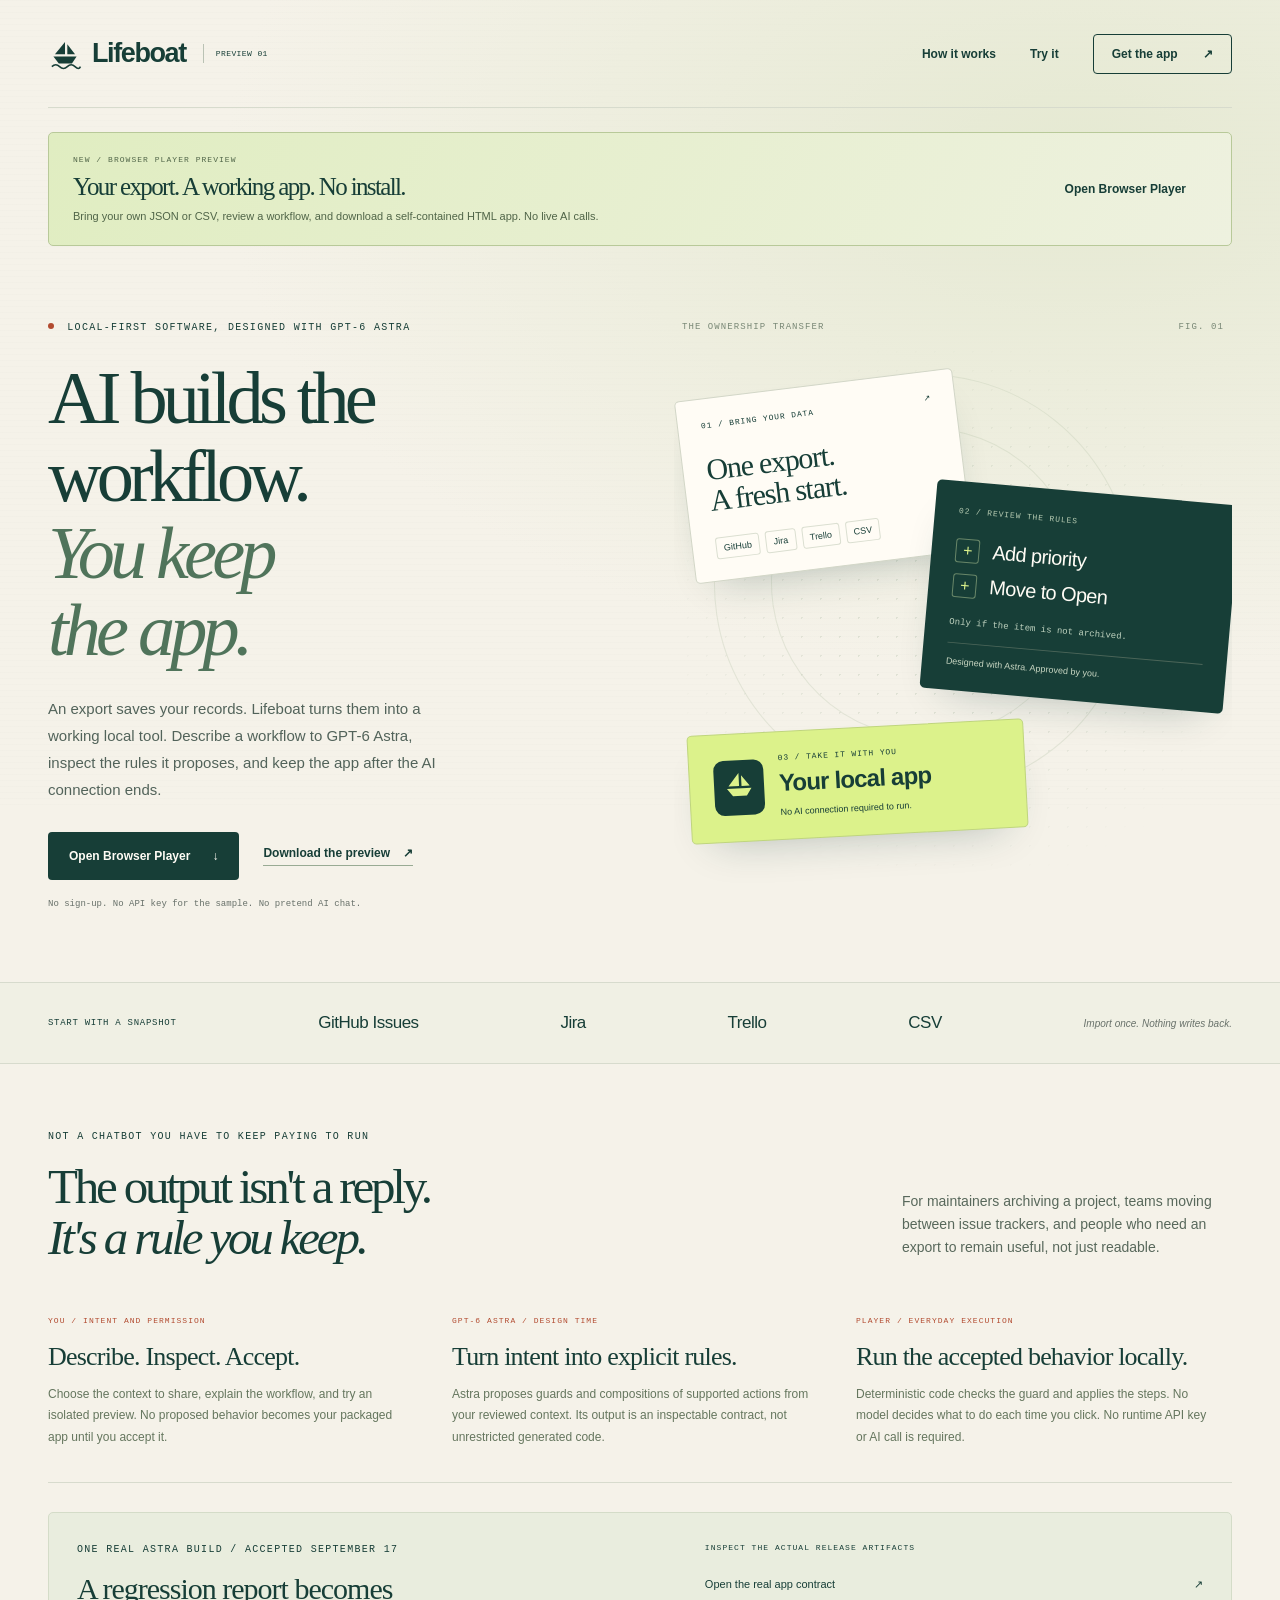
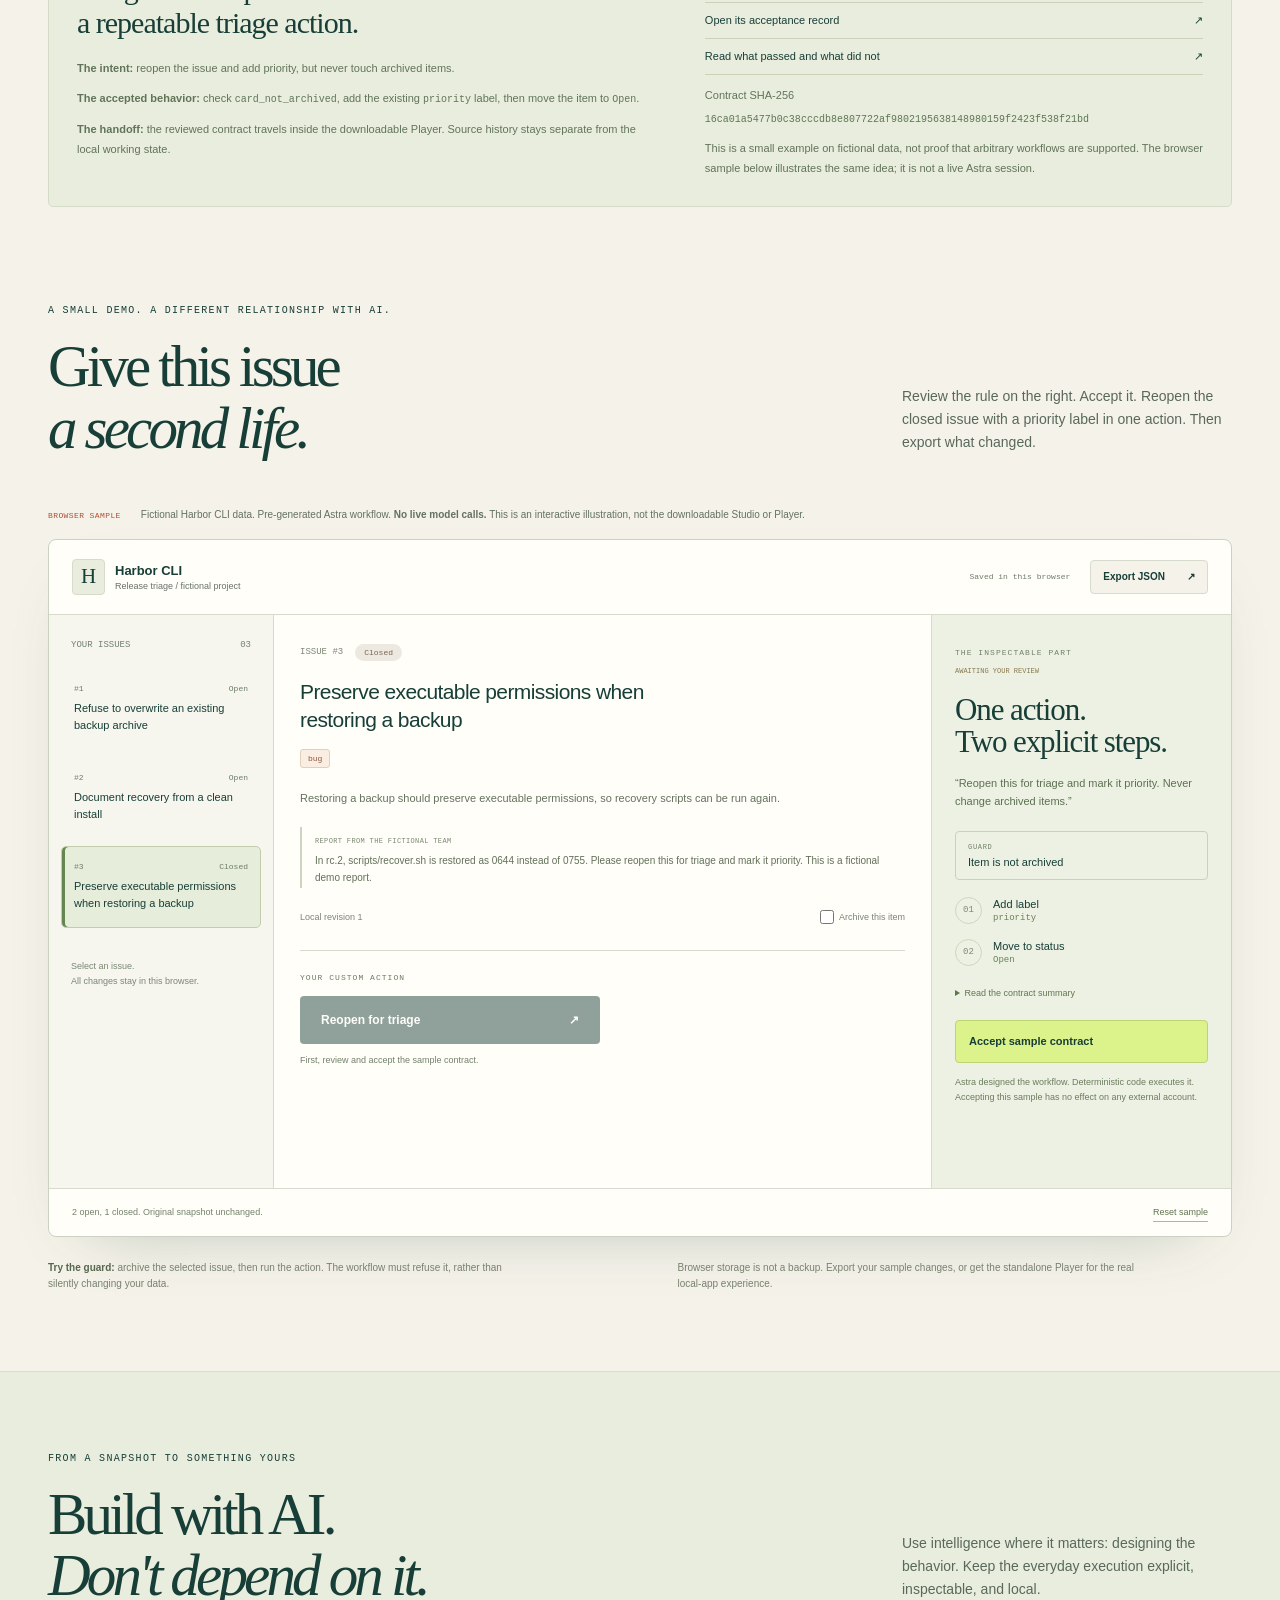
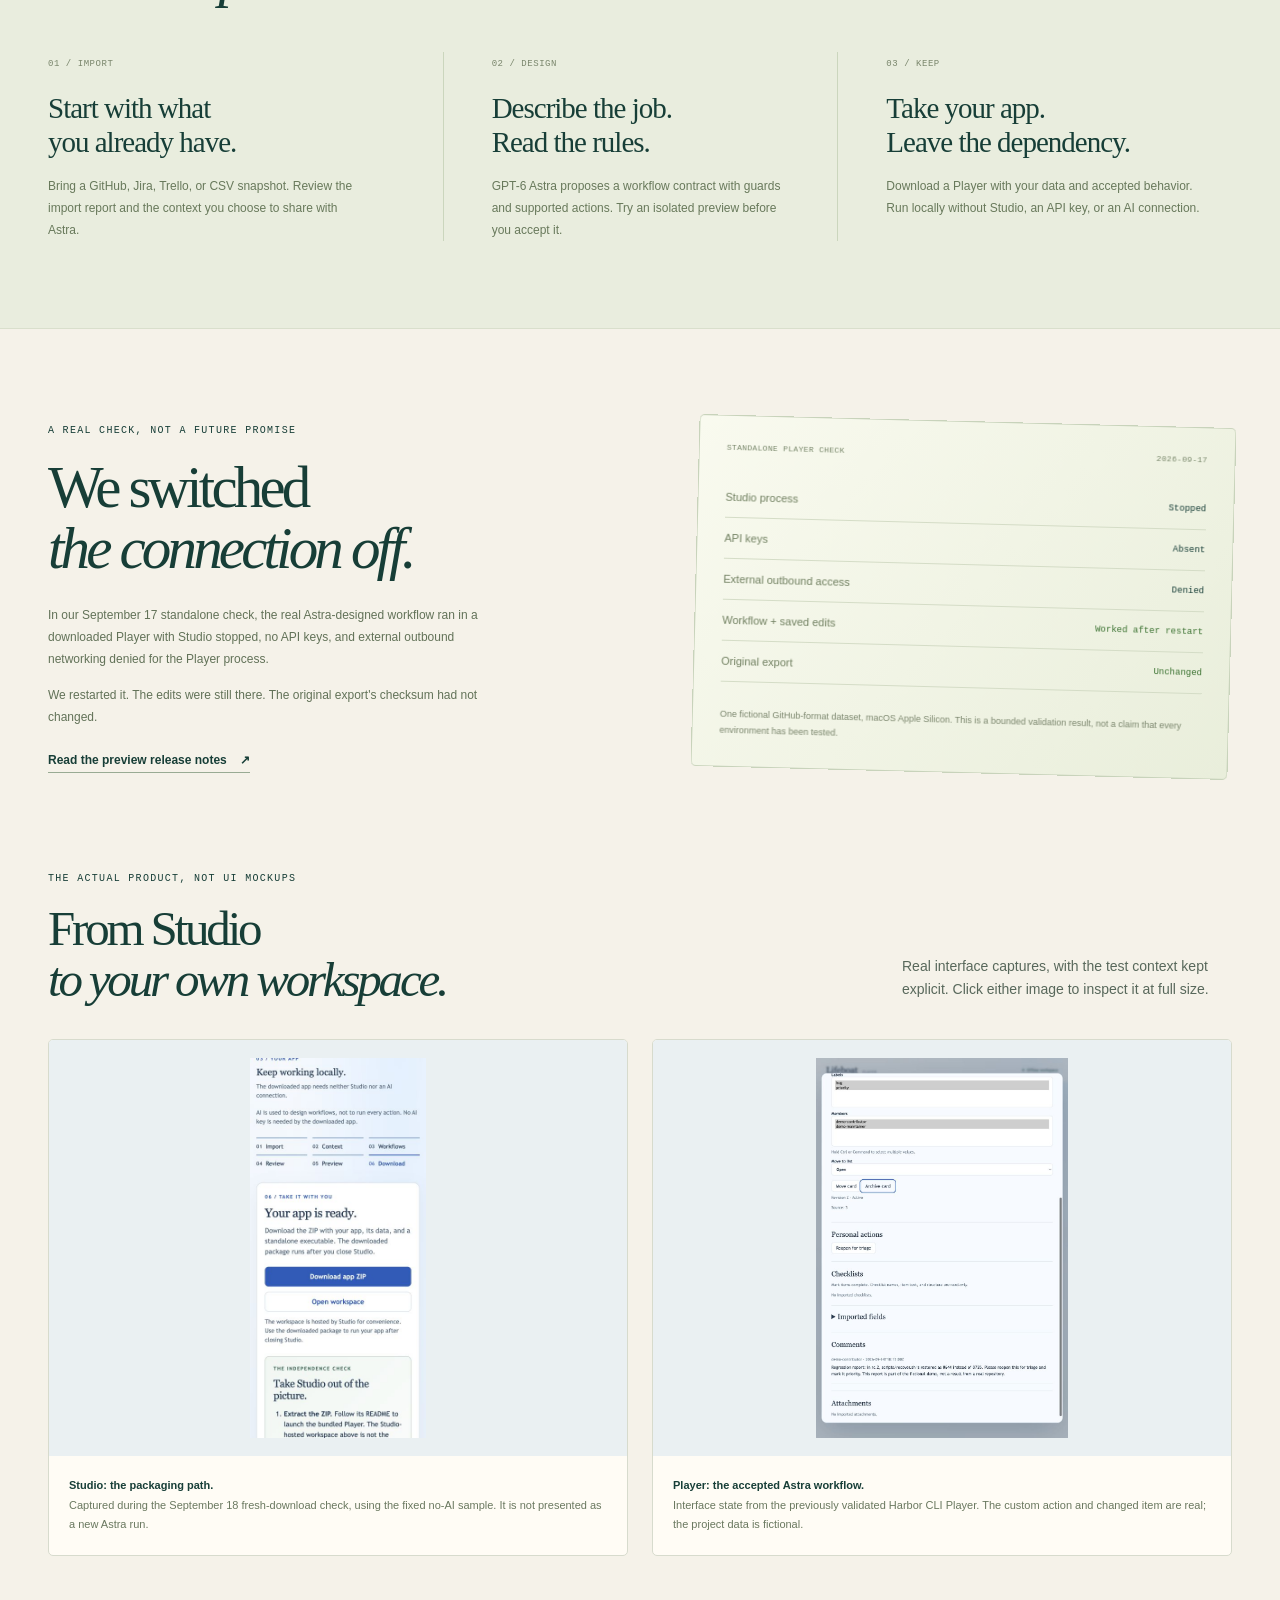
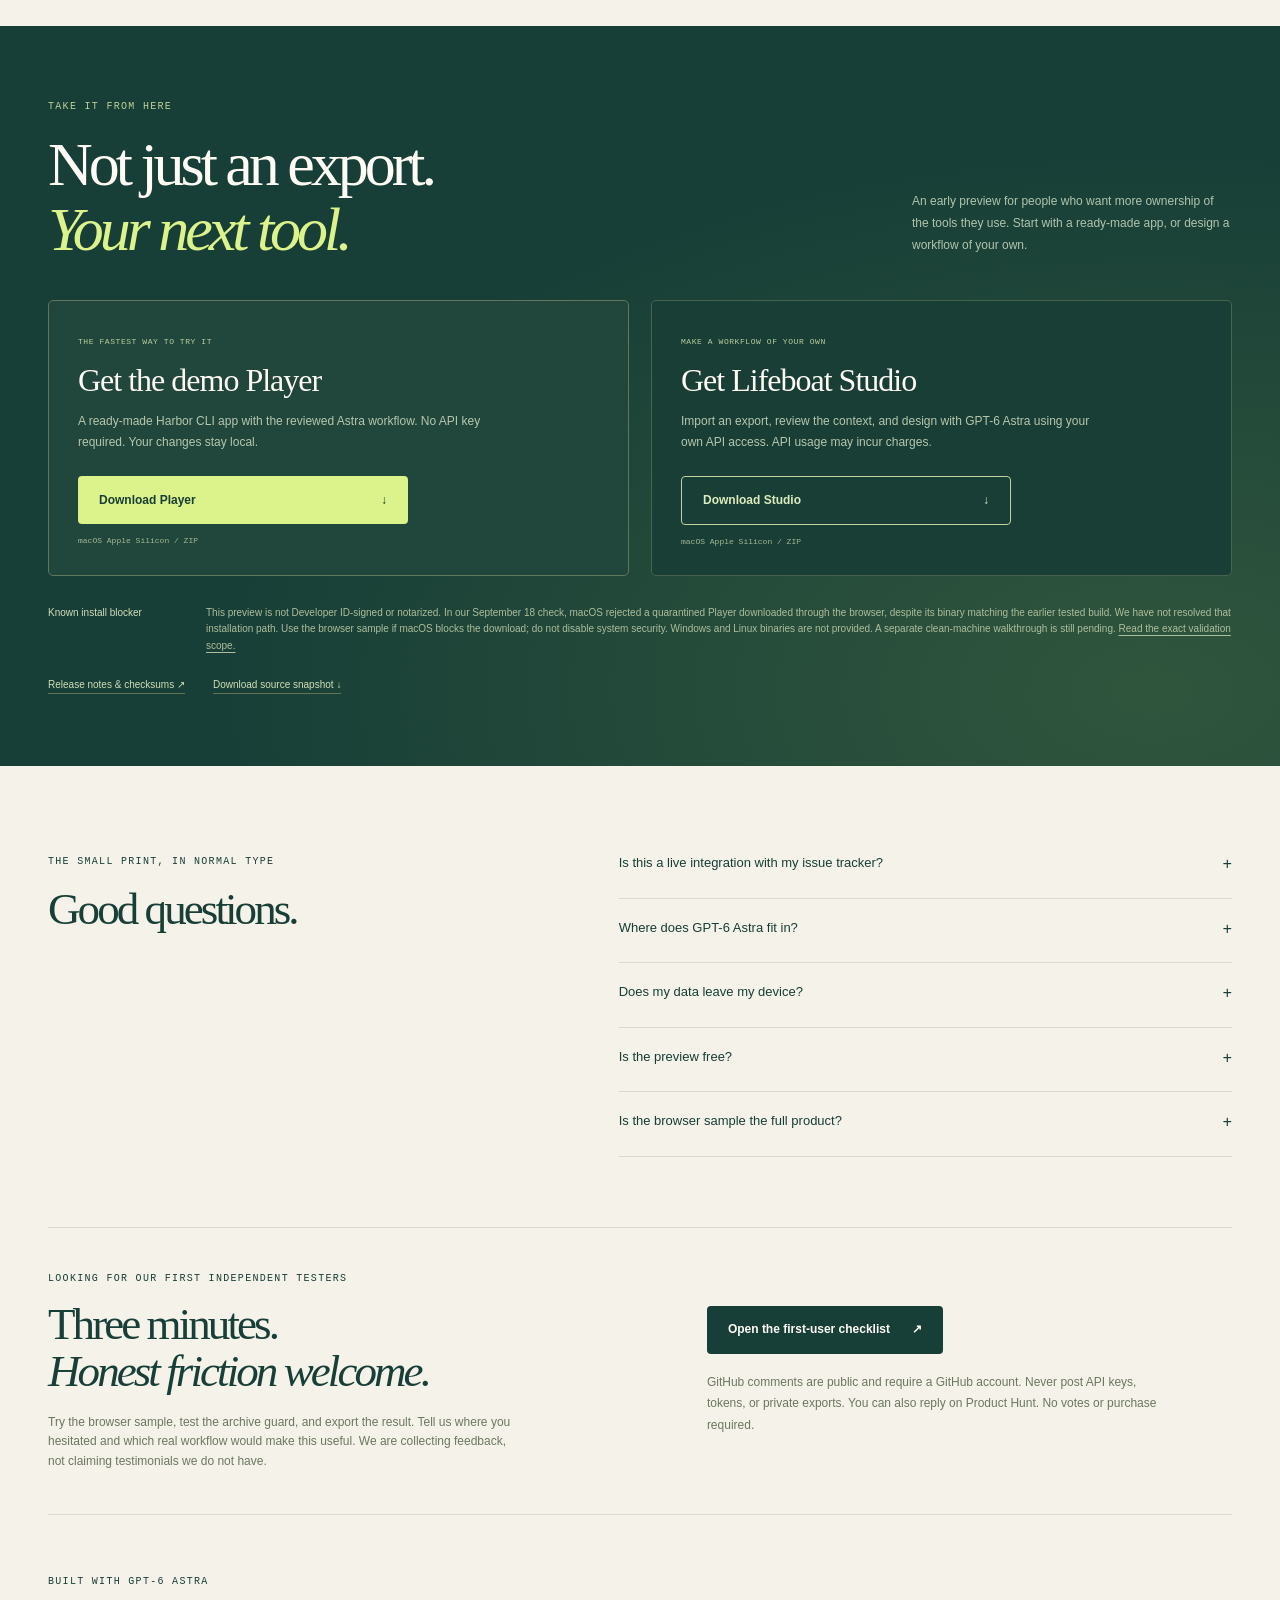
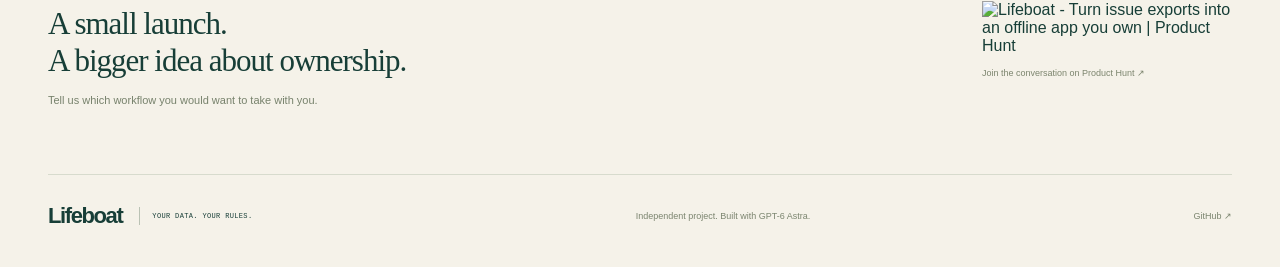
==== commit c719327d: "Add portable browser Player preview and direct launch entry" ====
--- a/docs/index.html
+++ b/docs/index.html
@@ -20,15 +20,16 @@
   <a class="skip-link" href="#main">Skip to content</a>
   <header class="site-header wrap">
     <a class="brand" href="#" aria-label="Lifeboat home"><svg viewBox="0 0 44 44" aria-hidden="true"><path d="M7 26h30l-6 9H14zM22 7v16H9zM25 10l10 13H25z" fill="currentColor"/><path d="M5 39q5-5 10 0t10 0t10 0t7 0" fill="none" stroke="currentColor" stroke-width="2"/></svg>Lifeboat<span class="edition">PREVIEW 01</span></a>
-    <nav aria-label="Main navigation"><a href="#how-it-works">How it works</a><a href="#demo">Try it</a><a class="nav-download" href="#download">Get the app <span aria-hidden="true">&#8599;</span></a></nav>
+    <nav aria-label="Main navigation"><a href="#how-it-works">How it works</a><a href="./player/">Try it</a><a class="nav-download" href="#download">Get the app <span aria-hidden="true">&#8599;</span></a></nav>
   </header>
   <main id="main">
+<section class="browser-player-launch wrap" aria-labelledby="browser-player-launch-title"><div class="launch-details"><p class="eyebrow">NEW / BROWSER PLAYER PREVIEW</p><h2 id="browser-player-launch-title">Your export. A working app. No install.</h2><p>Bring your own JSON or CSV, review a workflow, and download a self-contained HTML app. No live AI calls.</p></div><a class="button" href="./player/">Open Browser Player</a></section>
     <section class="hero wrap" aria-labelledby="hero-title">
       <div class="hero-copy">
         <p class="eyebrow"><span class="status-dot"></span> LOCAL-FIRST SOFTWARE, DESIGNED WITH GPT-6 ASTRA</p>
         <h1 id="hero-title">AI builds the workflow.<br><em>You keep<br class="desktop-break"> the app.</em></h1>
         <p class="hero-description">An export saves your records. Lifeboat turns them into a working local tool. Describe a workflow to GPT-6 Astra, inspect the rules it proposes, and keep the app after the AI connection ends.</p>
-        <div class="hero-actions"><a class="button button-dark" href="#demo">Try the browser demo <span aria-hidden="true">&#8595;</span></a><a class="text-link" href="#download">Download the preview <span aria-hidden="true">&#8599;</span></a></div>
+        <div class="hero-actions"><a class="button button-dark" href="./player/">Open Browser Player <span aria-hidden="true">&#8595;</span></a><a class="text-link" href="#download">Download the preview <span aria-hidden="true">&#8599;</span></a></div>
         <p class="fine-print">No sign-up. No API key for the sample. No pretend AI chat.</p>
       </div>
       <div class="hero-art" aria-label="An issue snapshot becomes a reviewed workflow and a local app">
--- a/docs/story.css
+++ b/docs/story.css
@@ -1,3 +1,9 @@
 .story-section{padding-top:64px}.story-section .section-heading h2{font-size:49px}.responsibility-grid{display:grid;grid-template-columns:repeat(3,minmax(0,1fr));gap:28px;padding-block:12px 34px;border-bottom:1px solid var(--line)}.responsibility-grid article{padding-right:15px}.responsibility-grid .eyebrow{font-size:8px;color:var(--orange)}.responsibility-grid h3{font-family:var(--serif);font-size:26px;letter-spacing:-.8px;line-height:1.15;margin-top:14px}.responsibility-grid p{font-size:12px;color:#65765e;margin-top:12px;line-height:1.8}.real-run{display:grid;grid-template-columns:1.15fr 1fr;gap:55px;margin-top:29px;padding:28px;background:#e9edde;border:1px solid #d4dcc8;border-radius:5px}.real-run h3{font-family:var(--serif);font-size:30px;line-height:1.12;letter-spacing:-1px;margin:14px 0 19px}.real-run p:not(.eyebrow){font-size:11px;color:#617458;margin-top:11px;line-height:1.8}.real-run code{font-size:10px}.evidence-links{display:flex;flex-direction:column;align-items:flex-start;min-width:0}.evidence-links>.eyebrow{font-size:8px;margin-bottom:12px}.evidence-links>a{display:flex;width:100%;justify-content:space-between;gap:15px;font-size:11px;border-bottom:1px solid #c8d3b8;padding:11px 0}.evidence-hash{display:block;width:100%;overflow-wrap:anywhere;color:#5d7651;line-height:1.7;margin-top:5px}.screens-section{padding-bottom:70px}.screens-section .section-heading h2{font-size:49px}.product-screens{display:grid;grid-template-columns:1fr 1fr;gap:24px}.product-screens figure{margin:0;border:1px solid var(--line);border-radius:5px;overflow:hidden;background:var(--paper-light)}.product-screens figure>a{display:block;background:#eaf0f2;padding:18px}.product-screens img{display:block;width:100%;height:380px;object-fit:contain}.product-screens figcaption{padding:20px;font-size:11px;color:#6a785f;line-height:1.8}.product-screens figcaption strong{display:block;color:var(--ink);font-weight:600}.download-caveat a{text-decoration:underline;text-underline-offset:3px}.first-users{display:grid;grid-template-columns:1.15fr 1fr;align-items:center;gap:55px;border-block:1px solid var(--line);padding-block:42px;margin-bottom:20px}.first-users h2{font-size:45px;margin-top:14px}.first-users>div>p:not(.eyebrow){font-size:12px;color:#6b785f;margin-top:18px;max-width:470px}.first-users p.feedback-privacy{font-size:10px;max-width:345px;line-height:1.8}
 @media(max-width:900px){.story-section .section-heading h2,.screens-section .section-heading h2{font-size:43px}.real-run{gap:28px;padding:23px}.responsibility-grid{gap:19px}.responsibility-grid h3{font-size:23px}.product-screens img{height:340px}.first-users{gap:30px}.first-users h2{font-size:40px}}
 @media(max-width:680px){.story-section{padding-top:43px}.story-section .section-heading h2,.screens-section .section-heading h2{font-size:38px}.responsibility-grid,.real-run,.product-screens,.first-users{grid-template-columns:1fr}.responsibility-grid{gap:23px;padding-top:15px}.responsibility-grid article{padding-right:0}.responsibility-grid h3{font-size:26px}.real-run{padding:21px;gap:26px;margin-top:22px}.real-run h3{font-size:27px}.evidence-links>a{font-size:11px}.product-screens{gap:18px}.product-screens img{height:350px}.product-screens figcaption{padding:17px}.screens-section{padding-bottom:43px}.first-users{gap:25px;padding-block:34px}.first-users h2{font-size:38px}.first-users .button{width:100%;font-size:11px}.first-users p.feedback-privacy{max-width:none}}
+/* Keep decorative orbits inside the illustration, not the page scroll area. */
+.hero-art {
+  overflow: hidden;
+  overflow: clip;
+}
+.browser-player-launch{display:flex;align-items:center;justify-content:space-between;gap:24px;margin-top:24px;padding:20px 24px;border:1px solid #b8c999;border-radius:5px;background:linear-gradient(115deg,#e0edc1,#eef1df)}.browser-player-launch h2{font-size:25px;line-height:1.15;margin:6px 0}.browser-player-launch p{font-size:11px;color:#506548}.browser-player-launch .eyebrow{font-size:8px}.browser-player-launch .button{flex:none}.browser-player-launch .launch-details{min-width:0}@media(max-width:680px){.browser-player-launch{align-items:stretch;flex-direction:column;padding:18px;gap:15px}.browser-player-launch h2{font-size:24px}.browser-player-launch .button{width:100%}}
